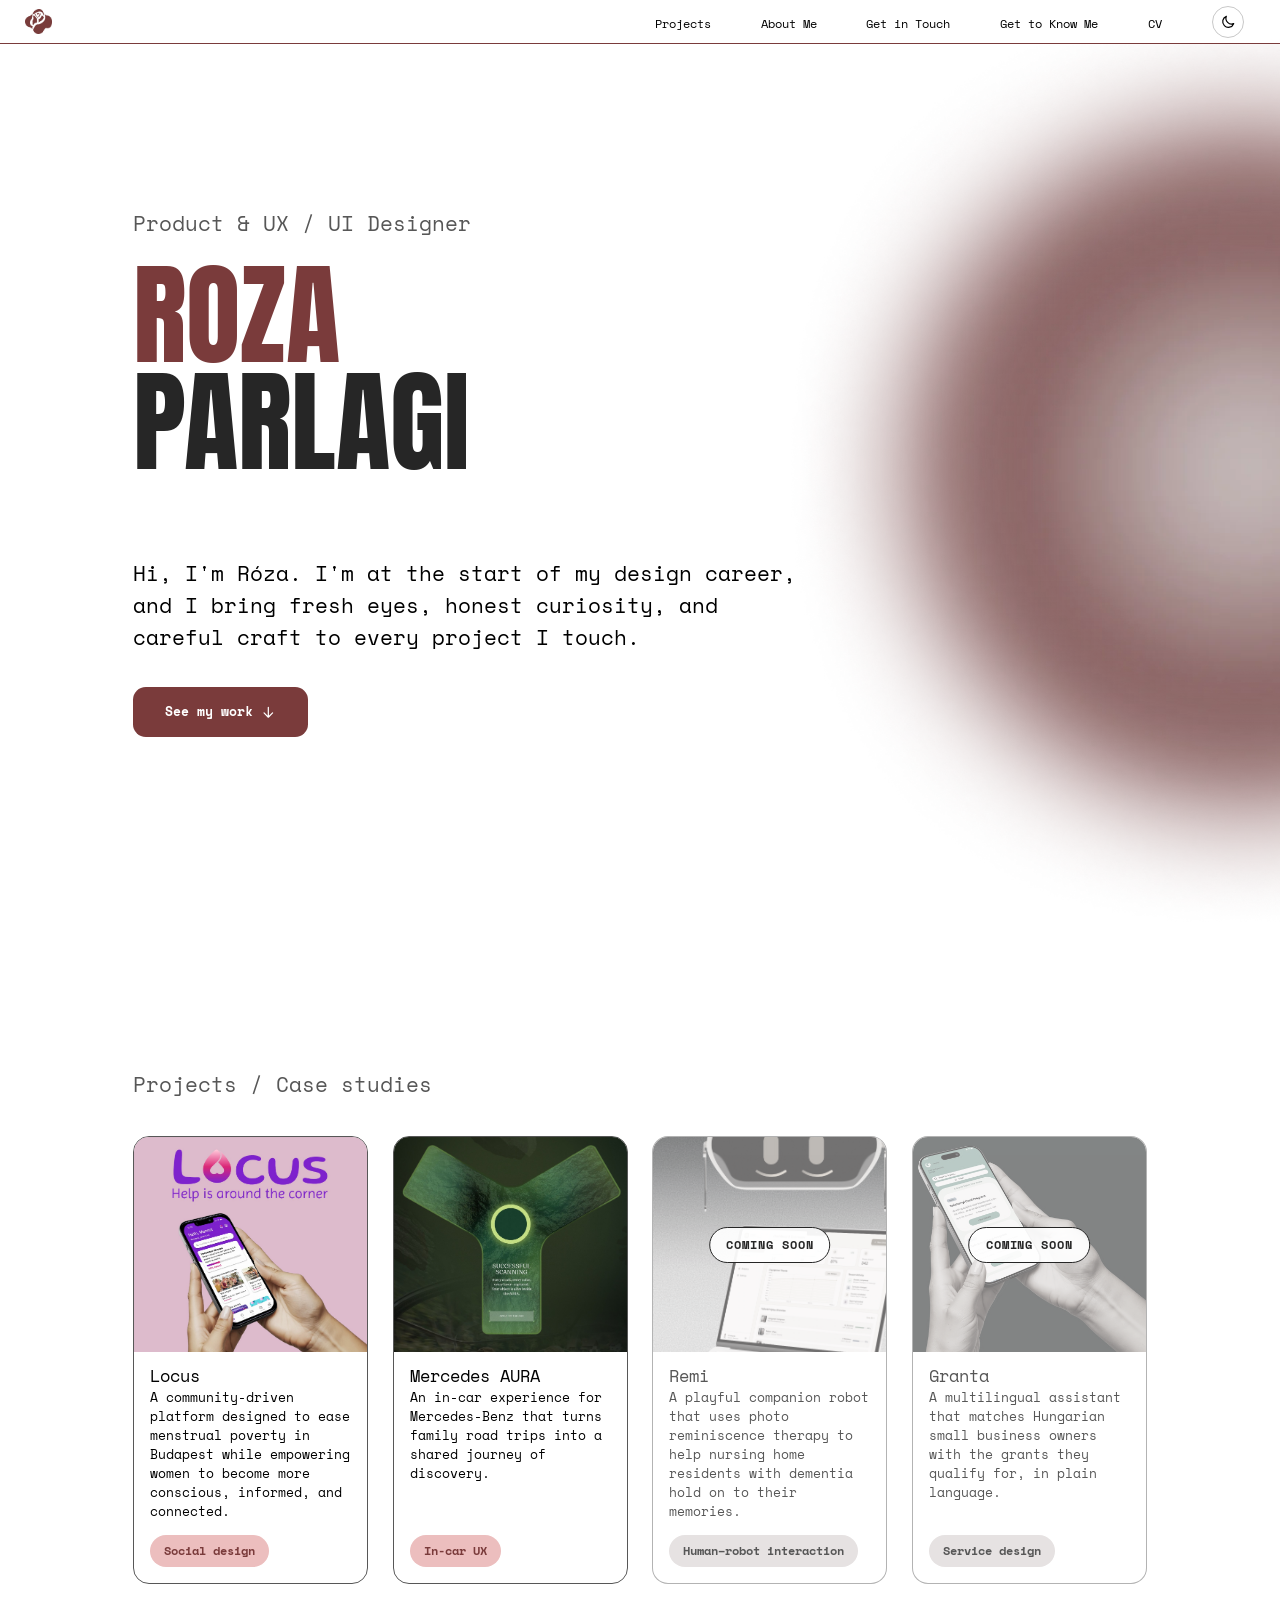
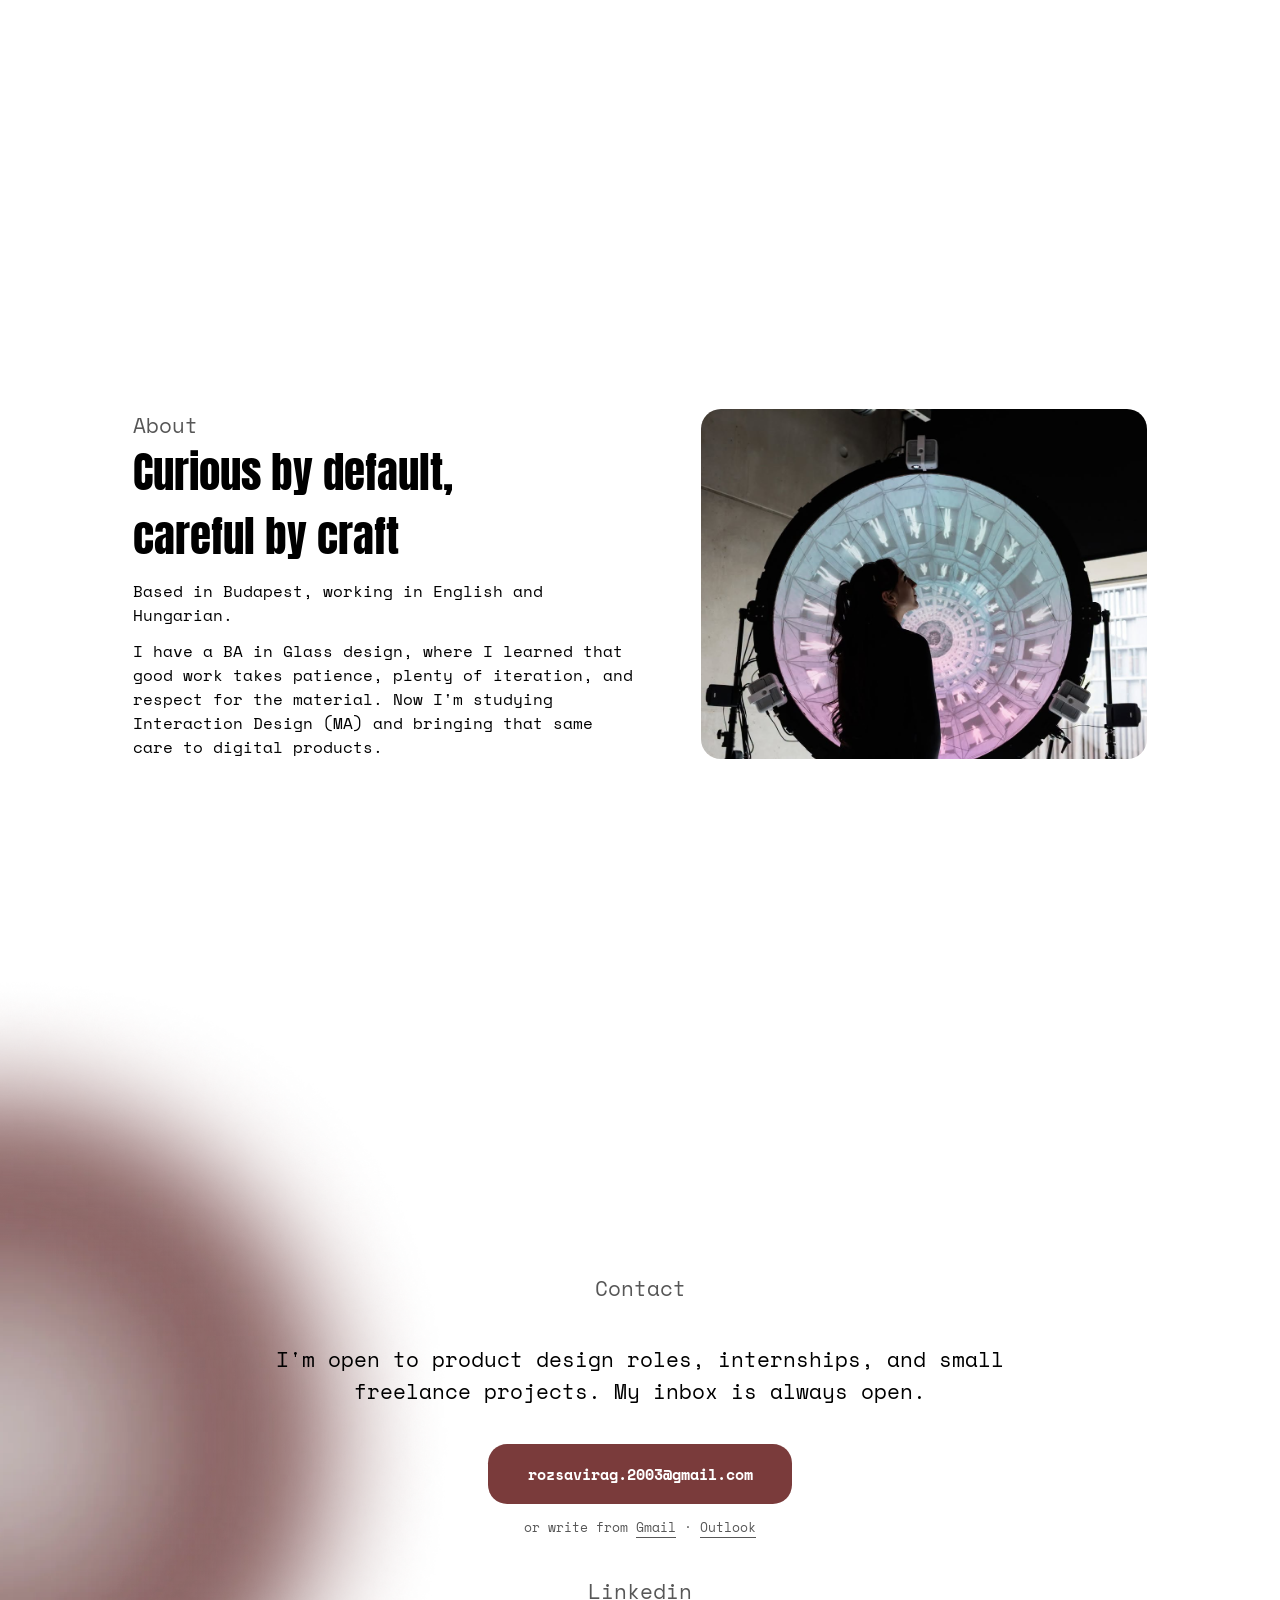
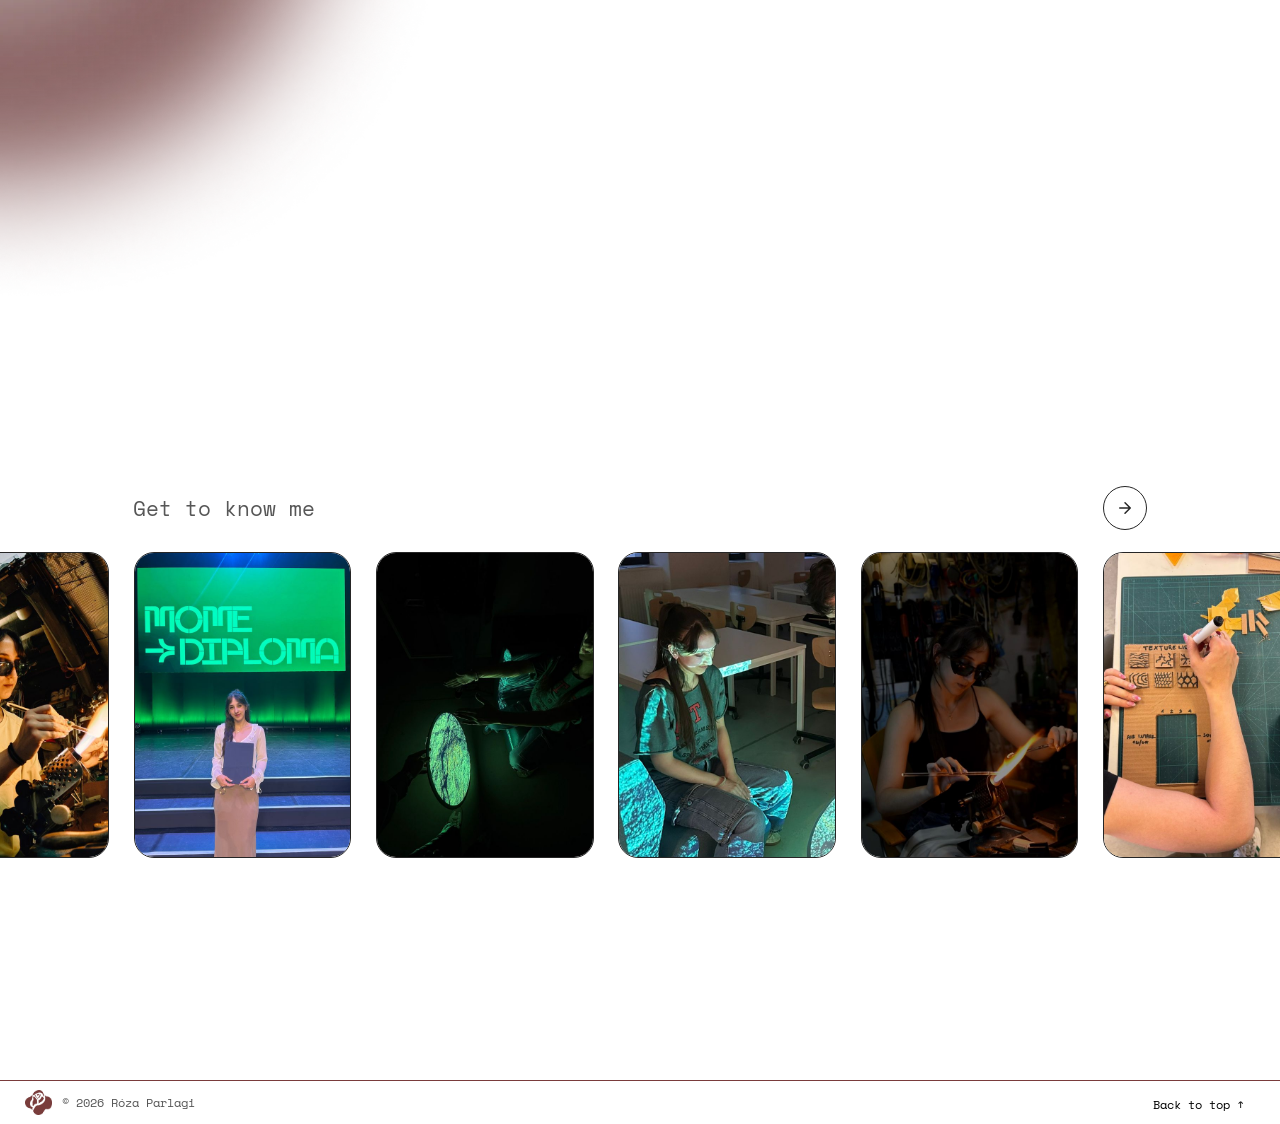
==== index.html @ 7a845415 "Add website" ====
<!DOCTYPE html>
<html lang="en">
<head>
  <meta charset="utf-8">
  <meta name="viewport" content="width=device-width, initial-scale=1">

  <title>Róza Parlagi — Product &amp; UX / UI Designer</title>
  <meta name="description" content="Portfolio of Róza Parlagi, a product and UX / UI designer based in Budapest. Case studies, CV and contact.">
  <meta name="theme-color" content="#7a3b3b">

  <!-- Social preview (replace the URL once you have your domain; add assets/img/og-image.jpg, 1200x630) -->
  <meta property="og:type" content="website">
  <meta property="og:title" content="Róza Parlagi — Product & UX / UI Designer">
  <meta property="og:description" content="Fresh eyes, honest curiosity, and careful craft. Portfolio of a Budapest-based product designer.">
  <meta property="og:url" content="https://parlagiroza.com/">
  <!-- <meta property="og:image" content="https://YOUR-DOMAIN.com/assets/img/og-image.jpg"> -->

  <link rel="icon" type="image/png" href="assets/img/favicon.png">
  <link rel="apple-touch-icon" href="assets/img/apple-touch-icon.png">

  <link rel="preload" href="assets/fonts/anton-latin-400-normal.woff2" as="font" type="font/woff2" crossorigin>
  <link rel="preload" href="assets/fonts/space-mono-latin-400-normal.woff2" as="font" type="font/woff2" crossorigin>
  <link rel="preload" href="assets/fonts/space-mono-latin-700-normal.woff2" as="font" type="font/woff2" crossorigin>
  <link rel="stylesheet" href="css/style.css">

  <script>
    document.documentElement.classList.add('js');
    /* dark mode: use the visitor's saved choice, otherwise their system setting (runs before paint, so no flash) */
    (function () {
      var t = null;
      try { t = localStorage.getItem('theme'); } catch (e) {}
      if (!t && window.matchMedia && matchMedia('(prefers-color-scheme: dark)').matches) t = 'dark';
      if (t === 'dark') document.documentElement.setAttribute('data-theme', 'dark');
    })();
  </script>
</head>

<body id="top">
  <div class="page">

    <!-- Decorative blurred ring, top right -->
    <img class="blob blob--hero" src="assets/img/blob.webp" alt="" width="1400" height="1400" aria-hidden="true">

    <!-- ============ NAV ============ -->
    <header class="nav">
      <a class="nav__logo" href="index.html" aria-label="Róza Parlagi — home">
        <img src="assets/img/logo.png" alt="" width="309" height="280">
      </a>
      <nav aria-label="Main">
        <ul class="nav__links">
          <li><a href="#projects">Projects</a></li>
          <li><a href="#about">About Me</a></li>
          <li><a href="#contact">Get in Touch</a></li>
          <li class="nav__desktop-only"><a href="#gallery">Get to Know Me</a></li>
          <li><a href="Roza_Parlagi_CV.pdf" target="_blank" rel="noopener">CV</a></li>
          <li>
            <button class="theme-toggle" type="button" aria-label="Switch to dark mode" aria-pressed="false">
              <svg class="theme-toggle__moon" viewBox="0 0 24 24" fill="none" stroke="currentColor" stroke-width="1.8" stroke-linecap="round" stroke-linejoin="round" aria-hidden="true"><path d="M20.5 14.5A8.5 8.5 0 0 1 9.5 3.5a8.5 8.5 0 1 0 11 11z"/></svg>
              <svg class="theme-toggle__sun" viewBox="0 0 24 24" fill="none" stroke="currentColor" stroke-width="1.8" stroke-linecap="round" aria-hidden="true"><circle cx="12" cy="12" r="4"/><path d="M12 2v2M12 20v2M4.9 4.9l1.4 1.4M17.7 17.7l1.4 1.4M2 12h2M20 12h2M4.9 19.1l1.4-1.4M17.7 6.3l1.4-1.4"/></svg>
            </button>
          </li>
        </ul>
      </nav>
    </header>

    <main>
      <!-- ============ HERO ============ -->
      <section class="hero" aria-labelledby="hero-title">
        <p class="hero__eyebrow">Product &amp; UX / UI Designer</p>
        <h1 class="hero__title" id="hero-title">
          <span class="hero__first">Roza</span>
          <span class="hero__last">Parlagi</span>
        </h1>
        <p class="hero__intro">
          Hi, I'm Róza. I'm at the start of my design career, and I bring fresh eyes, honest curiosity, and careful craft to every project I touch.
        </p>
        <a class="btn" href="#projects">
          See my work
          <svg viewBox="0 0 24 24" fill="none" stroke="currentColor" stroke-width="2" stroke-linecap="round" stroke-linejoin="round" aria-hidden="true"><path d="M12 4v16M5 13l7 7 7-7"/></svg>
        </a>
      </section>

      <!-- ============ PROJECTS ============ -->
      <section class="projects" id="projects" aria-labelledby="projects-label">
        <div class="projects__head">
          <h2 class="label" id="projects-label">Projects / Case studies</h2>
          <div class="scroller-nav" aria-hidden="true">
            <button type="button" data-scroll="prev" aria-label="Previous project" tabindex="-1">
              <svg viewBox="0 0 24 24" fill="none" stroke="currentColor" stroke-width="2" stroke-linecap="round" stroke-linejoin="round"><path d="M19 12H5M12 5l-7 7 7 7"/></svg>
            </button>
            <button type="button" data-scroll="next" aria-label="Next project" tabindex="-1">
              <svg viewBox="0 0 24 24" fill="none" stroke="currentColor" stroke-width="2" stroke-linecap="round" stroke-linejoin="round"><path d="M5 12h14M12 5l7 7-7 7"/></svg>
            </button>
          </div>
        </div>

        <div class="scroller" data-scroller>
          <!-- CARD 1 — Locus -->
          <a class="card" href="locus.html">
            <div class="card__media">
              <img src="assets/img/locus.jpg" alt="Locus app on a phone held in two hands, with the tagline 'Help is around the corner'" width="1275" height="1182">
            </div>
            <div class="card__body">
              <h3 class="card__title">Locus</h3>
              <p class="card__desc">A community-driven platform designed to ease menstrual poverty in Budapest while empowering women to become more conscious, informed, and connected.</p>
              <span class="tag">Social design</span>
            </div>
          </a>

          <!-- CARD 2 — Mercedes AURA -->
          <a class="card" href="mercedes-aura.html">
            <div class="card__media">
              <img src="assets/img/project-2.jpg" alt="Green Y-shaped scanner interface showing 'Successful scanning'" width="1275" height="1182" loading="lazy">
            </div>
            <div class="card__body">
              <h3 class="card__title">Mercedes AURA</h3>
              <p class="card__desc">An in-car experience for Mercedes-Benz that turns family road trips into a shared journey of discovery.</p>
              <span class="tag">In-car UX</span>
            </div>
          </a>

          <!-- CARD 3 — Remi (coming soon: not clickable yet. To publish it, change the <div ... card--soon> into <a class="card" href="remi.html"> and remove the "Coming soon" badge) -->
          <div class="card card--soon" aria-disabled="true">
            <div class="card__media">
              <img src="assets/img/project-3.jpg" alt="Remi, a friendly robot face, above a laptop showing the Remi therapy dashboard" width="1047" height="1182" loading="lazy">
              <span class="card__badge">Coming soon</span>
            </div>
            <div class="card__body">
              <h3 class="card__title">Remi</h3>
              <p class="card__desc">A playful companion robot that uses photo reminiscence therapy to help nursing home residents with dementia hold on to their memories.</p>
              <span class="tag">Human–robot interaction</span>
            </div>
          </div>

          <!-- CARD 4 — Granta (coming soon) -->
          <div class="card card--soon" aria-disabled="true">
            <div class="card__media">
              <img src="assets/img/cards/granta.jpg" alt="Hands holding a phone with the Granta app showing matching grants" width="1275" height="1182" loading="lazy">
              <span class="card__badge">Coming soon</span>
            </div>
            <div class="card__body">
              <h3 class="card__title">Granta</h3>
              <p class="card__desc">A multilingual assistant that matches Hungarian small business owners with the grants they qualify for, in plain language.</p>
              <span class="tag">Service design</span>
            </div>
          </div>
        </div>
      </section>

      <!-- ============ ABOUT ============ -->
      <section class="about" id="about" aria-labelledby="about-title" data-reveal>
        <div class="about__row">
        <div class="about__main">
        <p class="label">About</p>
        <h2 class="about__title" id="about-title">Curious by default,<br>careful by craft</h2>
        <div class="about__text">
          <!-- ✏️ EDIT: this is draft copy — rewrite it in your own words -->
          <p>Based in Budapest, working in English and Hungarian.</p>
          <p>I have a BA in Glass design, where I learned that good work takes patience, plenty of iteration, and respect for the material. Now I'm studying Interaction Design (MA) and bringing that same care to digital products.</p>
        </div>
        </div>
        <figure class="about__photo">
          <img src="assets/img/roza%20about.jpeg" alt="Me looking up at a large circular light installation" width="1600" height="1067" loading="lazy">
        </figure>
        </div>
      </section>

      <!-- ============ CONTACT ============ -->
      <section class="contact" id="contact" aria-labelledby="contact-label">
        <img class="blob blob--contact" src="assets/img/blob.webp" alt="" width="1400" height="1400" aria-hidden="true" loading="lazy">
        <div class="contact__inner" data-reveal>
          <h2 class="label" id="contact-label">Contact</h2>
          <p class="contact__text">I'm open to product design roles, internships, and small freelance projects. My inbox is always open.</p>
          <!-- The button opens the visitor's own mail app with a subject already filled in.
               The small links below open a new draft in Gmail or Outlook in the browser. -->
          <a class="btn" href="mailto:rozsavirag.2003@gmail.com?subject=Hello%20R%C3%B3za">rozsavirag.2003@gmail.com</a>
          <p class="contact__webmail">or write from
            <a href="https://mail.google.com/mail/?view=cm&amp;fs=1&amp;to=rozsavirag.2003@gmail.com&amp;su=Hello%20R%C3%B3za" target="_blank" rel="noopener">Gmail</a> ·
            <a href="https://outlook.live.com/mail/0/deeplink/compose?to=rozsavirag.2003@gmail.com&amp;subject=Hello%20R%C3%B3za" target="_blank" rel="noopener">Outlook</a>
          </p>
          <!-- ✏️ EDIT: paste your real LinkedIn address -->
          <a class="contact__linkedin" href="https://www.linkedin.com/in/parlagi-róza" target="_blank" rel="noopener">Linkedin</a>
        </div>
      </section>

      <!-- ============ GET TO KNOW ME ============ -->
      <section class="gallery" id="gallery" aria-labelledby="gallery-title" data-reveal>
        <div class="gallery__head">
          <h2 class="gallery__title" id="gallery-title">Get to know me</h2>
          <div class="scroller-nav gallery__nav">
            <button type="button" data-gallery="prev" aria-label="Previous photo" class="is-hidden">
              <svg viewBox="0 0 24 24" fill="none" stroke="currentColor" stroke-width="2" stroke-linecap="round" stroke-linejoin="round" aria-hidden="true"><path d="M19 12H5M12 5l-7 7 7 7"/></svg>
            </button>
            <button type="button" data-gallery="next" aria-label="Next photo">
              <svg viewBox="0 0 24 24" fill="none" stroke="currentColor" stroke-width="2" stroke-linecap="round" stroke-linejoin="round" aria-hidden="true"><path d="M5 12h14M12 5l7 7-7 7"/></svg>
            </button>
          </div>
        </div>
        <div class="scroller" data-scroller data-loop>
          <!-- Photos live in assets/img/gallery/. The alt text is only read by screen readers (not shown on the page).
               ✏️ EDIT: the <figcaption> text is what appears on the photo when you hover over it. -->
          <figure class="frame"><img src="assets/img/gallery/photo-01.jpg" alt="Me standing on stage at the MOME Diploma event, holding a folder" width="610" height="860" loading="lazy"><figcaption>On stage at the MOME Diploma event.</figcaption></figure>
          <figure class="frame"><img src="assets/img/gallery/photo-02.jpg" alt="A glowing green textured disc in a dark room" width="610" height="860" loading="lazy"><figcaption>A glowing textured disc from one of my light experiments.</figcaption></figure>
          <figure class="frame"><img src="assets/img/gallery/photo-03.jpg" alt="Me sitting next to a glowing textured light installation while a classmate adjusts it" width="610" height="860" loading="lazy"><figcaption>Setting up a textured light installation with a classmate.</figcaption></figure>
          <figure class="frame"><img src="assets/img/gallery/photo-04.jpg" alt="Me working at a glass-blowing torch, wearing protective glasses" width="610" height="860" loading="lazy"><figcaption>At the glass-blowing torch, where it all started.</figcaption></figure>
          <figure class="frame"><img src="assets/img/gallery/photo-05.jpg" alt="Sketching on a cardboard mock-up with texture patterns and an on/off switch" width="610" height="860" loading="lazy"><figcaption>Sketching textures and switches on a cardboard mock-up.</figcaption></figure>
          <figure class="frame"><img src="assets/img/gallery/photo-06.jpg" alt="Me and two others building with coloured blocks from a yellow box at an EPAM event" width="610" height="860" loading="lazy"><figcaption>Building with blocks at an EPAM event.</figcaption></figure>
          <figure class="frame"><img src="assets/img/gallery/photo-07.jpg" alt="Me with two teammates in front of the Mercedes-Benz Research &amp; Development building" width="610" height="860" loading="lazy"><figcaption>With my team at Mercedes-Benz Research &amp; Development.</figcaption></figure>
          <figure class="frame"><img src="assets/img/gallery/photo-08.jpg" alt="Me painting a material sample on a light table, wearing gloves" width="610" height="860" loading="lazy"><figcaption>Painting material samples on a light table.</figcaption></figure>
          <figure class="frame"><img src="assets/img/gallery/photo-09.jpg" alt="Me and a classmate cutting a pink three-winged shape out of foam" width="610" height="860" loading="lazy"><figcaption>Cutting a foam prototype with a classmate.</figcaption></figure>
          <figure class="frame"><img src="assets/img/gallery/photo-10.jpg" alt="Me shaping hot glass with tongs in a glass workshop" width="610" height="860" loading="lazy"><figcaption>Shaping hot glass in the workshop.</figcaption></figure>
          <figure class="frame"><img src="assets/img/gallery/photo-11.jpg" alt="Me and a teammate on stage presenting Mercedes AURA: The Journey of Discovery" width="610" height="860" loading="lazy"><figcaption>Presenting Mercedes AURA: The Journey of Discovery.</figcaption></figure>
          <figure class="frame"><img src="assets/img/gallery/photo-12.jpg" alt="Me cutting small black pieces of material at a desk" width="610" height="860" loading="lazy"><figcaption>Cutting material pieces for a prototype.</figcaption></figure>
          <figure class="frame"><img src="assets/img/gallery/photo-13.jpg" alt="Me working with a torch flame in a glass studio, wearing tinted glasses" width="610" height="860" loading="lazy"><figcaption>Working with the flame in the glass studio.</figcaption></figure>
        </div>
      </section>
    </main>
        <!-- ============ FOOTER ============ -->
    <footer class="footer">
      <div class="footer__brand">
        <img src="assets/img/logo.png" alt="" width="309" height="280">
        <p>&copy; 2026 Róza Parlagi</p>
      </div>
      <ul class="footer__links">
        
        <li><a href="#" aria-label="Back to top">Back to top &uarr;</a></li>
      </ul>
    </footer>

  </div>

  <script src="js/main.js" defer></script>
</body>
</html>
---- css/style.css ----
/* ==========================================================================
   Róza Parlagi — portfolio
   Designed at 1440px wide; everything scales fluidly down to phones.
   Sections:  1 Tokens · 2 Base · 3 Nav · 4 Hero · 5 Projects · 6 About
              7 Contact · 8 Gallery · 9 Case-study pages · 10 Motion
   ========================================================================== */

/* ---------- Fonts (self-hosted, latin + latin-ext so ő / ű work) ---------- */
@font-face {
  font-family: "Anton";
  font-style: normal;
  font-weight: 400;
  font-display: swap;
  src: url("../assets/fonts/anton-latin-ext-400-normal.woff2") format("woff2");
  unicode-range: U+0100-02BA, U+02BD-02C5, U+02C7-02CC, U+02CE-02D7, U+02DD-02FF, U+0304, U+0308, U+0329, U+1D00-1DBF, U+1E00-1E9F, U+1EF2-1EFF, U+2020, U+20A0-20AB, U+20AD-20C0, U+2113, U+2C60-2C7F, U+A720-A7FF;
}
@font-face {
  font-family: "Anton";
  font-style: normal;
  font-weight: 400;
  font-display: swap;
  src: url("../assets/fonts/anton-latin-400-normal.woff2") format("woff2");
  unicode-range: U+0000-00FF, U+0131, U+0152-0153, U+02BB-02BC, U+02C6, U+02DA, U+02DC, U+0304, U+0308, U+0329, U+2000-206F, U+20AC, U+2122, U+2191, U+2193, U+2212, U+2215, U+FEFF, U+FFFD;
}

@font-face {
  font-family: "Space Mono";
  font-style: normal;
  font-weight: 400;
  font-display: swap;
  src: url("../assets/fonts/space-mono-latin-ext-400-normal.woff2") format("woff2");
  unicode-range: U+0100-02BA, U+02BD-02C5, U+02C7-02CC, U+02CE-02D7, U+02DD-02FF, U+0304, U+0308, U+0329, U+1D00-1DBF, U+1E00-1E9F, U+1EF2-1EFF, U+2020, U+20A0-20AB, U+20AD-20C0, U+2113, U+2C60-2C7F, U+A720-A7FF;
}
@font-face {
  font-family: "Space Mono";
  font-style: normal;
  font-weight: 400;
  font-display: swap;
  src: url("../assets/fonts/space-mono-latin-400-normal.woff2") format("woff2");
  unicode-range: U+0000-00FF, U+0131, U+0152-0153, U+02BB-02BC, U+02C6, U+02DA, U+02DC, U+0304, U+0308, U+0329, U+2000-206F, U+20AC, U+2122, U+2191, U+2193, U+2212, U+2215, U+FEFF, U+FFFD;
}
@font-face {
  font-family: "Space Mono";
  font-style: normal;
  font-weight: 700;
  font-display: swap;
  src: url("../assets/fonts/space-mono-latin-ext-700-normal.woff2") format("woff2");
  unicode-range: U+0100-02BA, U+02BD-02C5, U+02C7-02CC, U+02CE-02D7, U+02DD-02FF, U+0304, U+0308, U+0329, U+1D00-1DBF, U+1E00-1E9F, U+1EF2-1EFF, U+2020, U+20A0-20AB, U+20AD-20C0, U+2113, U+2C60-2C7F, U+A720-A7FF;
}
@font-face {
  font-family: "Space Mono";
  font-style: normal;
  font-weight: 700;
  font-display: swap;
  src: url("../assets/fonts/space-mono-latin-700-normal.woff2") format("woff2");
  unicode-range: U+0000-00FF, U+0131, U+0152-0153, U+02BB-02BC, U+02C6, U+02DA, U+02DC, U+0304, U+0308, U+0329, U+2000-206F, U+20AC, U+2122, U+2191, U+2193, U+2212, U+2215, U+FEFF, U+FFFD;
}

@font-face {
  font-family: "Inter";
  font-style: normal;
  font-weight: 400;
  font-display: swap;
  src: url("../assets/fonts/inter-latin-ext-400-normal.woff2") format("woff2");
  unicode-range: U+0100-02BA, U+02BD-02C5, U+02C7-02CC, U+02CE-02D7, U+02DD-02FF, U+0304, U+0308, U+0329, U+1D00-1DBF, U+1E00-1E9F, U+1EF2-1EFF, U+2020, U+20A0-20AB, U+20AD-20C0, U+2113, U+2C60-2C7F, U+A720-A7FF;
}
@font-face {
  font-family: "Inter";
  font-style: normal;
  font-weight: 400;
  font-display: swap;
  src: url("../assets/fonts/inter-latin-400-normal.woff2") format("woff2");
  unicode-range: U+0000-00FF, U+0131, U+0152-0153, U+02BB-02BC, U+02C6, U+02DA, U+02DC, U+0304, U+0308, U+0329, U+2000-206F, U+20AC, U+2122, U+2191, U+2193, U+2212, U+2215, U+FEFF, U+FFFD;
}

/* ---------- 1. Tokens ---------- */
:root {
  --burgundy: #7a3b3b;
  --burgundy-dark: #642f2f;
  --ink: #262626;
  --black: #000;
  --muted: #575757;
  --pill: #ecbebe;
  --frame: #f8f5f5;
  --white: #fff;

  --font-display: "Anton", "Impact", sans-serif;
  --font-mono: "Space Mono", ui-monospace, "SFMono-Regular", Menlo, monospace;
  --font-sans: "Inter", system-ui, -apple-system, "Segoe UI", sans-serif;

  /* horizontal page margin: 150px at 1440, shrinks to 20px on phones */
  --px: clamp(20px, 10.4vw, 150px);

  /* type scale (values are the 1440px design sizes) */
  --fs-body: clamp(16px, 1.67vw, 24px);      /* 24px */
  --fs-small: 16px;
  --fs-label: clamp(16px, 1.67vw, 24px);     /* 24px section labels */
  --fs-hero: clamp(84px, 8.75vw, 126px);     /* ROZA PARLAGI */
  --fs-h2: clamp(36px, 3.33vw, 48px);        /* Curious by default */
  --fs-btn: clamp(15px, 1.39vw, 20px);       /* 20px */

  --nav-h: clamp(44px, 3.33vw, 48px);
  --radius-card: 20px;
  --radius-btn: clamp(14px, 1.5vw, 22px);

  --blob: clamp(520px, 72.9vw, 1050px);      /* size of the blurred rings */
}

/* ---------- 2. Base ---------- */
*,
*::before,
*::after { box-sizing: border-box; }

html {
  -webkit-text-size-adjust: 100%;
  scroll-padding-top: var(--nav-h);
}
@media (prefers-reduced-motion: no-preference) {
  html { scroll-behavior: smooth; }
}

body {
  margin: 0;
  background: var(--white);
  color: var(--black);
  font-family: var(--font-mono);
  font-size: var(--fs-small);
  line-height: 1.5;
}

img { display: block; max-width: 100%; }
a { color: inherit; }
h1, h2, h3, p, figure, dl, dd { margin: 0; }

:focus-visible {
  outline: 3px solid var(--burgundy);
  outline-offset: 4px;
  border-radius: 6px;
}

.visually-hidden {
  position: absolute !important;
  width: 1px; height: 1px;
  margin: -1px; padding: 0;
  overflow: hidden;
  clip: rect(0 0 0 0);
  white-space: nowrap;
  border: 0;
}

.page { position: relative; overflow-x: clip; }   /* rings bleed off-canvas; clip (not hidden) keeps the nav sticky */

/* the blurred burgundy rings */
.blob {
  position: absolute;
  width: var(--blob);
  height: var(--blob);
  max-width: none;
  pointer-events: none;
  user-select: none;
  z-index: 0;
}
.blob--hero {
  top: 0;
  right: calc(var(--blob) * -0.4667);
}
.blob--contact {
  top: calc(var(--blob) * -0.2333);
  left: calc(var(--blob) * -0.5114);
}

.label {
  font-size: var(--fs-label);
  line-height: 1.5;
  color: var(--muted);
  font-weight: 400;
}

/* burgundy button (hero + contact) */
.btn {
  display: inline-flex;
  align-items: center;
  justify-content: center;
  gap: 0.6em;
  height: clamp(60px, 6.25vw, 90px);
  padding: 0 clamp(30px, 4.17vw, 60px);
  background: var(--burgundy);
  color: var(--white);
  font-family: var(--font-mono);
  font-weight: 700;
  font-size: var(--fs-btn);
  text-decoration: none;
  border-radius: var(--radius-btn);
  transition: background-color .2s ease, transform .2s ease, box-shadow .2s ease;
}
.btn:hover { background: var(--burgundy-dark); transform: translateY(-2px); box-shadow: 0 10px 24px -10px rgba(122, 59, 59, .55); }
.btn:active { transform: translateY(0); }
.btn svg { width: 1.1em; height: 1.1em; flex: none; transition: transform .2s ease; }
.btn:hover svg { transform: translateY(2px); }

/* ---------- 3. Nav ---------- */
.nav {
  position: sticky;
  top: 0;
  z-index: 20;
  display: flex;
  align-items: center;
  justify-content: space-between;
  height: var(--nav-h);
  padding: 0 clamp(16px, 2.8vw, 40px) 0 clamp(16px, 1.94vw, 28px);
  background: rgba(255, 255, 255, .88);
  -webkit-backdrop-filter: blur(10px);
  backdrop-filter: blur(10px);
  border-bottom: 1px solid var(--burgundy);
}
.nav__logo { display: block; line-height: 0; border-radius: 8px; }
.nav__logo img { width: clamp(26px, 2.1vw, 30px); height: auto; transition: transform .3s ease; }
.nav__logo:hover img { transform: rotate(-8deg) scale(1.05); }

.nav__links {
  display: flex;
  align-items: center;
  gap: clamp(14px, 3.9vw, 56px);
  margin: 0;
  padding: 0;
  list-style: none;
}
.nav__links a {
  position: relative;
  font-size: clamp(12px, .97vw, 14px);
  line-height: 1.5;
  color: var(--black);
  text-decoration: none;
  white-space: nowrap;
  padding: 3px 0;
}
.nav__links a::after {
  content: "";
  position: absolute;
  left: 0; right: 0; bottom: 0;
  height: 1px;
  background: var(--burgundy);
  transform: scaleX(0);
  transform-origin: left;
  transition: transform .25s ease;
}
.nav__links a:hover::after,
.nav__links a[aria-current="page"]::after { transform: scaleX(1); }

@media (max-width: 720px) {
  .nav__links { gap: 14px; }
  .nav__links a { font-size: 12px; }
}
@media (max-width: 380px) {
  .nav__links { gap: 10px; }
  .nav__links a { font-size: 11px; }
}

/* ---------- 4. Hero ---------- */
.hero {
  position: relative;
  z-index: 1;
  padding: clamp(40px, 5.14vw, 74px) var(--px) 0;
}
.hero__eyebrow {
  font-size: var(--fs-label);
  line-height: 1.5;
  color: var(--muted);
}
.hero__title {
  margin-top: clamp(6px, 1.8vw, 26px);
  font-family: var(--font-display);
  font-weight: 400;
  font-size: var(--fs-hero);
  line-height: .95;
  text-transform: uppercase;
  letter-spacing: 0;
  color: var(--ink);
}
.hero__title span { display: block; }
.hero__title .hero__first { color: var(--burgundy); }

.hero__intro {
  max-width: 52ch;
  margin-top: clamp(36px, 6.4vw, 92px);
  font-size: var(--fs-body);
  line-height: 1.5;
}
.hero .btn { margin-top: clamp(24px, 2.64vw, 38px); }

/* ---------- 5. Projects ---------- */
.projects {
  position: relative;
  z-index: 1;
  margin-top: clamp(80px, 10.9vw, 157px);
}
.projects__head {
  position: relative;
  display: flex;
  align-items: center;
  justify-content: space-between;
  gap: 16px;
  padding: 0 var(--px);
  margin-bottom: clamp(14px, 2.5vw, 36px);
}
.scroller-nav { position: absolute; right: var(--px); top: 50%; transform: translateY(-50%); display: flex; gap: 10px; }
.scroller-nav button {
  width: 44px; height: 44px;
  display: grid; place-items: center;
  padding: 0;
  background: var(--white);
  color: var(--ink);
  border: 1px solid var(--ink);
  border-radius: 50%;
  cursor: pointer;
  transition: background-color .2s, color .2s, opacity .2s, border-color .2s;
}
.scroller-nav button:hover:not(:disabled) { background: var(--burgundy); border-color: var(--burgundy); color: var(--white); }
.scroller-nav button:disabled { opacity: .3; cursor: default; }
.scroller-nav svg { width: 18px; height: 18px; }
@media (hover: none) { .scroller-nav { display: none; } }   /* touch devices just swipe */

/* horizontal rows (project cards + photos) run to the right edge of the window */
.scroller {
  display: flex;
  gap: clamp(14px, 1.94vw, 28px);
  padding: 4px var(--px) 24px;   /* room for hover lift + shadow */
  margin-bottom: -20px;
  overflow-x: auto;
  overscroll-behavior-x: contain;
  scroll-snap-type: x proximity;
  scroll-padding-inline: var(--px);
  scrollbar-width: none;
  -ms-overflow-style: none;
}
.scroller::-webkit-scrollbar { display: none; }
.scroller.is-dragging { cursor: grabbing; scroll-snap-type: none; user-select: none; }
.scroller.is-dragging a { pointer-events: none; }

.card {
  flex: 0 0 clamp(230px, 22.2vw, 320px);
  display: flex;
  flex-direction: column;
  background: var(--white);
  border: 1px solid var(--muted);
  border-radius: 16px;
  overflow: hidden;
  color: inherit;
  text-decoration: none;
  scroll-snap-align: start;
  transition: transform .3s ease, box-shadow .3s ease, border-color .3s ease;
}
.card:hover {
  transform: translateY(-6px);
  border-color: var(--burgundy);
  box-shadow: 0 22px 40px -22px rgba(122, 59, 59, .45);
}
.card__media { aspect-ratio: 425 / 394; overflow: hidden; background: var(--frame); }
.card__media img {
  width: 100%; height: 100%;
  object-fit: cover;
  -webkit-user-drag: none;
  transition: transform .6s ease;
}
.card:hover .card__media img { transform: scale(1.04); }
.card__body {
  flex: 1;
  display: flex;
  flex-direction: column;
  align-items: flex-start;
  padding: 14px 18px 18px;
}
.card__title { font-size: 18px; font-weight: 400; line-height: 24px; }
.card__desc  { margin-bottom: 18px; font-size: 13px; line-height: 20px; }
.tag {
  display: inline-block;
  margin: auto 0 0 0;         /* pushes the tag to the bottom so all cards line up */
  padding: 8px 18px;
  background: var(--pill);
  color: var(--burgundy);
  font-size: 12px;
  font-weight: 700;
  line-height: 20px;
  border-radius: 999px;
}

/* ---------- 6. About ---------- */
.about {
  position: relative;
  z-index: 1;
  padding: 0 var(--px);
  margin-top: clamp(96px, 19.9vw, 287px);
}
.about__title {
  font-family: var(--font-display);
  font-weight: 400;
  font-size: var(--fs-h2);
  line-height: 1.5;
  color: var(--black);
}
.about__text { max-width: 36.5em; margin-top: 10px; font-size: var(--fs-small); line-height: 24px; }
.about__text p + p { margin-top: 12px; }

/* ---------- 7. Contact ---------- */
.contact {
  position: relative;          /* no z-index: lets the ring sit behind About/Gallery text */
  margin-top: clamp(80px, 12vw, 172px);
  padding: 0 var(--px);
  text-align: center;
}
.contact .label { display: block; }
.contact__text {
  max-width: 58ch;
  margin: clamp(20px, 3vw, 43px) auto 0;
  font-size: var(--fs-body);
  line-height: 1.5;
}
.contact .btn { margin-top: clamp(24px, 2.9vw, 42px); max-width: 100%; font-size: clamp(13px, 1.39vw, 20px); }
.contact__linkedin {
  display: inline-block;
  margin-top: clamp(20px, 2.9vw, 42px);
  font-size: var(--fs-label);
  color: var(--muted);
  text-decoration: none;
  border-bottom: 1px solid transparent;
  transition: color .2s, border-color .2s;
}
.contact__linkedin:hover { color: var(--burgundy); border-color: var(--burgundy); }
.contact__inner { position: relative; z-index: 1; }

/* ---------- 8. Gallery ---------- */
.gallery {
  position: relative;
  z-index: 1;
  margin-top: clamp(80px, 15vw, 218px);
  padding-bottom: clamp(48px, 6.6vw, 95px);
}
.gallery__title {
  padding: 0 var(--px);
  margin-bottom: clamp(12px, 1.4vw, 20px);
  font-family: var(--font-sans);
  font-size: clamp(22px, 2.22vw, 32px);
  font-weight: 400;
  line-height: 1.4;
  color: var(--black);
}
.frame {
  flex: 0 0 clamp(200px, 21.2vw, 305px);
  aspect-ratio: 305 / 430;
  overflow: hidden;
  background: var(--frame);
  border: 1px solid var(--ink);
  border-radius: 24px;
  scroll-snap-align: start;
}
.frame img { width: 100%; height: 100%; object-fit: cover; -webkit-user-drag: none; }

/* ---------- 9. Case-study pages ---------- */
.cs { position: relative; z-index: 1; padding: clamp(32px, 4.5vw, 64px) var(--px) clamp(64px, 8vw, 120px); }
.cs__back {
  display: inline-flex; align-items: center; gap: 10px;
  font-size: var(--fs-small);
  color: var(--muted);
  text-decoration: none;
  transition: color .2s;
}
.cs__back:hover { color: var(--burgundy); }
.cs__back svg { width: 18px; height: 18px; transition: transform .2s; }
.cs__back:hover svg { transform: translateX(-3px); }
.cs__eyebrow { margin-top: clamp(32px, 4vw, 56px); font-size: var(--fs-label); color: var(--muted); }
.cs__title {
  margin-top: 4px;
  font-family: var(--font-display);
  font-weight: 400;
  font-size: clamp(64px, 8.75vw, 126px);
  line-height: .95;
  text-transform: uppercase;
  color: var(--burgundy);
}
.cs__lead { max-width: 34em; margin-top: clamp(24px, 3vw, 44px); font-size: var(--fs-body); line-height: 1.5; }
.cs__meta {
  display: grid;
  grid-template-columns: repeat(auto-fit, minmax(160px, 1fr));
  gap: 24px;
  margin-top: clamp(32px, 4vw, 56px);
  padding: 24px 0;
  border-top: 1px solid var(--muted);
  border-bottom: 1px solid var(--muted);
}
.cs__meta dt { font-size: 14px; color: var(--muted); }
.cs__meta dd { margin-top: 4px; font-size: var(--fs-small); }
.cs__hero {
  margin-top: clamp(32px, 4vw, 56px);
  overflow: hidden;
  border: 1px solid var(--muted);
  border-radius: var(--radius-card);
  background: var(--frame);
}
.cs__hero img { width: 100%; height: auto; }
.cs__section {
  display: grid;
  grid-template-columns: minmax(0, 1fr) minmax(0, 2fr);
  gap: clamp(16px, 4vw, 64px);
  margin-top: clamp(56px, 7vw, 104px);
}
.cs__section h2 {
  font-family: var(--font-display);
  font-weight: 400;
  font-size: var(--fs-h2);
  line-height: 1.2;
}
.cs__section p { max-width: 40em; line-height: 1.6; }
.cs__section p + p { margin-top: 14px; }
.cs__placeholder { color: var(--muted); }
.cs__next {
  display: flex; align-items: center; justify-content: space-between; gap: 16px;
  margin-top: clamp(64px, 8vw, 120px);
  padding-top: 24px;
  border-top: 1px solid var(--muted);
}
.cs__next a { font-size: var(--fs-label); text-decoration: none; }
.cs__next a:hover { color: var(--burgundy); }
@media (max-width: 720px) {
  .cs__section { grid-template-columns: 1fr; }
}

/* ---------- Phones: keep the rings decorative, not in the way of the text ---------- */
@media (max-width: 720px) {
  :root { --blob: 460px; --fs-label: 15px; --fs-body: 17px; }
  .blob { opacity: .75; }
  .blob--hero { top: 70px; right: -290px; }
  .blob--contact { top: -60px; left: -300px; }
  .scroller-nav { display: none; }
  .card { flex-basis: min(68vw, 250px); }
  .frame { flex-basis: min(58vw, 240px); }
  .about__title { line-height: 1.3; }
}

/* ---------- 10. Motion ---------- */
@media (prefers-reduced-motion: no-preference) {
  .blob { animation: drift 22s ease-in-out infinite alternate; }
  .blob--contact { animation-duration: 28s; animation-direction: alternate-reverse; }
  @keyframes drift {
    from { transform: translate3d(0, 0, 0) scale(1); }
    to   { transform: translate3d(-18px, 22px, 0) scale(1.04); }
  }

  /* scroll-reveal (only if JS is running, so the page never hides without it) */
  .js [data-reveal] {
    opacity: 0;
    transform: translateY(24px);
    transition: opacity .8s cubic-bezier(.2, .7, .2, 1), transform .8s cubic-bezier(.2, .7, .2, 1);
    transition-delay: var(--d, 0s);
  }
  .js [data-reveal].is-visible { opacity: 1; transform: none; }

  /* hero title lands on load */
  .hero__title span { animation: rise .9s cubic-bezier(.2, .7, .2, 1) both; }
  .hero__title .hero__last { animation-delay: .12s; }
  @keyframes rise { from { opacity: 0; transform: translateY(28px); } to { opacity: 1; transform: none; } }
}

/* ---------- 11. Footer (same height and padding as the nav) ---------- */
.footer {
  position: relative;
  z-index: 1;
  display: flex;
  align-items: center;
  justify-content: space-between;
  gap: 16px;
  height: var(--nav-h);
  padding: 0 clamp(16px, 2.8vw, 40px) 0 clamp(16px, 1.94vw, 28px);
  background: rgba(255, 255, 255, .92);
  border-top: 1px solid var(--burgundy);
}
.footer__brand {
  display: flex;
  align-items: center;
  gap: 10px;
  font-size: clamp(12px, .97vw, 14px);
  line-height: 1.5;
  color: var(--muted);
}
.footer__brand img { width: clamp(26px, 2.1vw, 30px); height: auto; flex: none; }
.footer__links {
  display: flex;
  align-items: center;
  gap: clamp(14px, 3.9vw, 56px);
  margin: 0;
  padding: 0;
  list-style: none;
}
.footer__links a {
  font-size: clamp(12px, .97vw, 14px);
  line-height: 1.5;
  color: var(--black);
  text-decoration: none;
  white-space: nowrap;
  border-bottom: 1px solid transparent;
  transition: color .2s, border-color .2s;
}
.footer__links a:hover { color: var(--burgundy); border-color: var(--burgundy); }

/* phones: the header already has the links, so the footer keeps just © and "Back to top" */
@media (max-width: 720px) {
  .footer__links li:not(:last-child) { display: none; }
  .footer__links a, .footer__brand { font-size: 12px; }
}

/* ---------- 12. Full-screen sections that snap into place ---------- */
.hero,
.projects,
.about,
.contact,
.gallery {
  display: flex;
  flex-direction: column;
  justify-content: center;
  margin-top: 0;
  padding-top: 24px;
  padding-bottom: 24px;
  min-height: calc(100vh - var(--nav-h));
  min-height: calc(100svh - var(--nav-h));
}
.hero { align-items: flex-start; }
.about,
.contact { padding-left: var(--px); padding-right: var(--px); }
.gallery {
  /* the footer is the same height as the nav, so this section + footer fill one screen */
  min-height: calc(100vh - var(--nav-h) * 2);
  min-height: calc(100svh - var(--nav-h) * 2);
}
.blob--contact { top: calc(50% - var(--blob) / 2); }

/* Only snap when the window is tall enough for each section to fit;
   on short windows (phones held sideways) the page scrolls normally. */
@media (min-height: 700px) {
  html { scroll-snap-type: y mandatory; }
  .hero,
  .projects,
  .about,
  .contact,
  .gallery { scroll-snap-align: start; scroll-snap-stop: always; }
}

/* while the mouse-wheel glide is running, pause snapping so the two don't fight */
html.is-paging { scroll-snap-type: none !important; scroll-behavior: auto !important; }

/* smaller "See my work" button (the contact e-mail button keeps its size) */
.hero .btn {
  height: clamp(44px, 3.9vw, 56px);
  padding: 0 clamp(22px, 2.5vw, 36px);
  font-size: clamp(13px, 1.04vw, 15px);
  border-radius: clamp(12px, 1vw, 14px);
}
/* ---------- 13. "Coming soon" project cards (not clickable yet) ---------- */
.card--soon { cursor: default; border-color: rgba(87, 87, 87, .45); }
.card--soon:hover { transform: none; border-color: rgba(87, 87, 87, .45); box-shadow: none; }
.card--soon .card__media { position: relative; }
.card--soon .card__media img { filter: grayscale(.85); opacity: .55; }
.card--soon:hover .card__media img { transform: none; }
.card--soon .card__title,
.card--soon .card__desc { color: var(--muted); }
.card--soon .tag { background: #e6e2e2; color: var(--muted); }
.card__badge {
  position: absolute;
  top: 50%; left: 50%;
  transform: translate(-50%, -50%);
  padding: 8px 16px;
  background: rgba(255, 255, 255, .92);
  border: 1px solid var(--ink);
  border-radius: 999px;
  font-size: 12px;
  font-weight: 700;
  letter-spacing: .08em;
  text-transform: uppercase;
  white-space: nowrap;
  color: var(--ink);
}

/* ---------- 14. Dark mode (switch in the header; choice is remembered) ---------- */
.theme-toggle {
  display: grid;
  place-items: center;
  width: 32px;
  height: 32px;
  padding: 0;
  background: transparent;
  color: var(--black);
  border: 1px solid currentColor;
  border-color: rgba(38, 38, 38, .25);
  border-radius: 50%;
  cursor: pointer;
  transition: color .2s, border-color .2s, background-color .2s;
}
.theme-toggle:hover { color: var(--burgundy); border-color: var(--burgundy); }
.theme-toggle svg { width: 16px; height: 16px; }
.theme-toggle__sun { display: none; }
html[data-theme="dark"] .theme-toggle__sun { display: block; }
html[data-theme="dark"] .theme-toggle__moon { display: none; }

/* colours from the reference: warm near-black, off-white text, dusty rose accent */
html[data-theme="dark"] body:not(.locus-page),
html[data-theme="dark"] .locus-page .nav,
html[data-theme="dark"] .locus-page .footer {
  --white: #1d1b1c;          /* page background */
  --black: #f3eeee;          /* main text */
  --ink: #ece6e6;
  --muted: #a8a0a0;
  --frame: #2a2728;          /* photo frames, card image backgrounds */
  --pill: rgba(201, 128, 123, .18);
  --burgundy: #c9807b;       /* accent (buttons, highlights) */
  --burgundy-dark: #d8958f;
  --line: rgba(255, 255, 255, .12);
}
html[data-theme="dark"] { color-scheme: dark; }
html[data-theme="dark"] body:not(.locus-page):not(.mb-page) { background: #1d1b1c; }
body { transition: background-color .3s ease, color .3s ease; }

html[data-theme="dark"] .nav { background: rgba(29, 27, 28, .88); border-bottom-color: var(--line); }
html[data-theme="dark"] .footer { background: rgba(29, 27, 28, .95); border-top-color: var(--line); }
html[data-theme="dark"] .theme-toggle { border-color: var(--line); }
html[data-theme="dark"] .theme-toggle:hover { border-color: var(--burgundy); }
html[data-theme="dark"] .nav__logo img,
html[data-theme="dark"] .footer__brand img { filter: brightness(1.9) saturate(.75); }   /* lift the burgundy logo off the dark background */

html[data-theme="dark"] .btn { color: #1d1b1c; }
html[data-theme="dark"] .btn:hover { box-shadow: 0 10px 24px -10px rgba(201, 128, 123, .45); }
html[data-theme="dark"] .blob { opacity: .35; }
html[data-theme="dark"] .card { background: #232022; border-color: var(--line); }
html[data-theme="dark"] .card:hover { border-color: var(--burgundy); box-shadow: 0 22px 40px -22px rgba(0, 0, 0, .8); }
html[data-theme="dark"] .scroller-nav button { border-color: var(--line); }
html[data-theme="dark"] .scroller-nav button:hover:not(:disabled) { color: #1d1b1c; }
html[data-theme="dark"] .frame { border-color: var(--line); }
html[data-theme="dark"] .card--soon,
html[data-theme="dark"] .card--soon:hover { border-color: var(--line); box-shadow: none; }
html[data-theme="dark"] .card--soon .card__media img { opacity: .4; }
html[data-theme="dark"] .card--soon .tag { background: #2e2a2b; color: var(--muted); }
html[data-theme="dark"] .card__badge { background: rgba(29, 27, 28, .9); border-color: var(--line); color: var(--ink); }

@media (prefers-reduced-motion: reduce) { body { transition: none; } }

/* ---------- 15. "Get to know me" arrows ---------- */
.gallery__head {
  position: relative;
  display: flex;
  align-items: center;
  justify-content: space-between;
  gap: 16px;
  padding: 0 var(--px);
  margin-bottom: clamp(12px, 1.4vw, 20px);
}
.gallery__head .gallery__title { padding: 0; margin: 0; }
.gallery__nav { position: static; transform: none; }
.gallery__nav .is-hidden { visibility: hidden; opacity: 0; }
.gallery__nav button { transition: background-color .2s, color .2s, opacity .3s, border-color .2s; }

/* ---------- 16. "Get to know me": same label style as "Projects / Case studies", smaller photos ---------- */
.gallery__title,
.gallery__head .gallery__title {
  font-family: var(--font-mono);
  font-size: var(--fs-label);
  font-weight: 400;
  line-height: 1.5;
  color: var(--muted);
}
.frame { flex-basis: clamp(170px, 17vw, 245px); border-radius: 20px; }
@media (max-width: 720px) {
  .frame { flex-basis: min(48vw, 200px); }
}

/* ---------- 17. Photos sit closer to the footer ---------- */
.gallery {
  justify-content: flex-end;                        /* extra room goes above the title, not below the photos */
  padding-bottom: clamp(28px, 3vw, 48px);
}

/* ---------- 18. "Get to know me": photo grows on hover + caption slides up ---------- */
.gallery .scroller {                                /* extra room above/below so the bigger photo isn't cut off */
  padding-top: 24px;
  padding-bottom: 32px;
  margin-top: -20px;
  margin-bottom: -28px;
}
.gallery__head { z-index: 2; }
.frame {
  position: relative;
  margin: 0;                                        /* <figure> has a default margin */
  transition: transform .35s cubic-bezier(.2, .7, .2, 1), box-shadow .35s;
}
.frame figcaption {
  position: absolute;
  inset: auto 0 0 0;
  padding: 40px 14px 14px;
  font-family: var(--font-mono);
  font-size: 12px;
  line-height: 1.45;
  color: #fff;
  background: linear-gradient(to top, rgba(20, 16, 16, .82) 0%, rgba(20, 16, 16, .55) 55%, rgba(20, 16, 16, 0) 100%);
  opacity: 0;
  transform: translateY(12px);
  transition: opacity .3s, transform .35s cubic-bezier(.2, .7, .2, 1);
  pointer-events: none;
}
@media (hover: hover) {
  .frame:hover { transform: scale(1.08); z-index: 1; box-shadow: 0 8px 18px rgba(0, 0, 0, .16); }
  .frame:hover figcaption { opacity: 1; transform: none; }
  .scroller.is-dragging .frame { transform: none; box-shadow: none; }
  .scroller.is-dragging .frame figcaption { opacity: 0; }
}
/* phones / tablets can't hover, so the caption is always shown */
@media (hover: none) {
  .frame figcaption { opacity: 1; transform: none; font-size: 11px; padding: 32px 12px 12px; }
}
@media (prefers-reduced-motion: reduce) {
  .frame, .frame figcaption { transition: opacity .2s; }
  .frame:hover { transform: none; }
}

/* ---------- 19. Contact: smaller e-mail button + Gmail / Outlook links ---------- */
.contact .btn {
  height: clamp(50px, 4.7vw, 68px);
  padding: 0 clamp(24px, 3.1vw, 44px);
  font-size: clamp(13px, 1.18vw, 17px);
}
.contact__webmail {
  margin-top: 14px;
  font-size: 13px;
  color: var(--muted);
}
.contact__webmail a {
  color: inherit;
  text-decoration: none;
  border-bottom: 1px solid currentColor;
  transition: color .2s;
}
.contact__webmail a:hover { color: var(--burgundy); }

/* ---------- 20. "Get to Know Me" header link: hidden on phones (no room; the photos are one swipe below Contact) ---------- */
@media (max-width: 720px) {
  .nav__desktop-only { display: none; }
}

/* ---------- 21. Project cards: 4 fit on one screen without scrolling ---------- */
.projects .scroller { --gap: clamp(14px, 1.94vw, 28px); gap: var(--gap); }
.projects .card { flex: 0 0 max(180px, min(300px, calc((100% - 3 * var(--gap)) / 4))); }
.projects .card__body { padding: 12px 16px 16px; }
.projects .card__title { font-size: 17px; }
.projects .card__desc { font-size: 12.5px; line-height: 19px; margin-bottom: 14px; }
.projects .tag { padding: 6px 14px; font-size: 11.5px; border-radius: 16px; }   /* stays a pill; still looks right if a long tag wraps on small laptops */
@media (max-width: 720px) {
  .projects .card { flex-basis: min(68vw, 250px); }
}

/* ---------- 22. About: text on the left, photo on the right ---------- */
.about {
  flex-direction: row;
  align-items: center;
  gap: clamp(32px, 5vw, 80px);
}
.about__main { flex: 1 1 0; min-width: 0; }
.about__photo {
  flex: 0 1 44%;
  margin: 0;
  aspect-ratio: 2 / 1;                              /* wider crop: ends above the jacket hem */
  overflow: hidden;
  border-radius: 20px;
  background: var(--frame);
}
.about__photo img { width: 100%; height: 100%; object-fit: cover; object-position: 50% 30%; }   /* 2nd value moves the crop: lower % = higher up in the photo */
@media (max-width: 900px) {
  .about { flex-direction: column; align-items: stretch; }
  .about__main,
  .about__photo { flex: none; width: 100%; }
}

/* ---------- 23. Project cards: grow on hover without the top being cut off ---------- */
.projects .scroller {                               /* extra room above/below so the bigger card isn't clipped */
  padding-top: 28px;
  padding-bottom: 64px;                             /* room for the shadow too */
  margin-top: -24px;
  margin-bottom: -60px;
}
.projects__head { position: relative; z-index: 2; }
.projects .card { position: relative; }
@media (hover: hover) {
  .projects .card:not(.card--soon):hover { transform: translateY(-4px) scale(1.06); z-index: 1; }
}
@media (prefers-reduced-motion: reduce) {
  .projects .card:not(.card--soon):hover { transform: none; }
}

/* ---------- 24. "Get to know me" sits in the middle of the screen (replaces the push-to-bottom in section 17) ---------- */
.gallery {
  justify-content: center;
  padding-top: 24px;
  padding-bottom: 24px;
}

/* ---------- 25. About photo: same height as the text next to it, zoomed in a little ---------- */
.about { flex-direction: column; justify-content: center; align-items: stretch; }
.about__row {
  display: flex;
  align-items: stretch;                             /* photo column takes the height of the text column */
  gap: clamp(32px, 5vw, 80px);
}
.about__photo { position: relative; aspect-ratio: auto; }
.about__photo img {
  position: absolute;
  inset: 0;
  object-position: 50% 30%;
  transform: scale(1.25);                           /* zoom: 1 = none, bigger = closer */
  transform-origin: 50% 20%;                        /* zooms towards the top-middle, so the crop stays above the jacket hem */
}
@media (max-width: 900px) {
  .about__row { flex-direction: column; }
  .about__photo { aspect-ratio: 2 / 1; }
}

/* ---------- 26. Project arrows also on phones / touch screens (they hide themselves when all cards fit) ---------- */
@media (max-width: 720px), (hover: none) {
  .projects .scroller-nav { display: flex; gap: 8px; }
  .projects .scroller-nav button { width: 38px; height: 38px; }
  .projects .scroller-nav svg { width: 16px; height: 16px; }
  html body .projects .scroller-nav button:hover:not(:disabled) { background: var(--white); border-color: currentColor; color: var(--ink); }   /* no sticky hover colour after a tap */
}
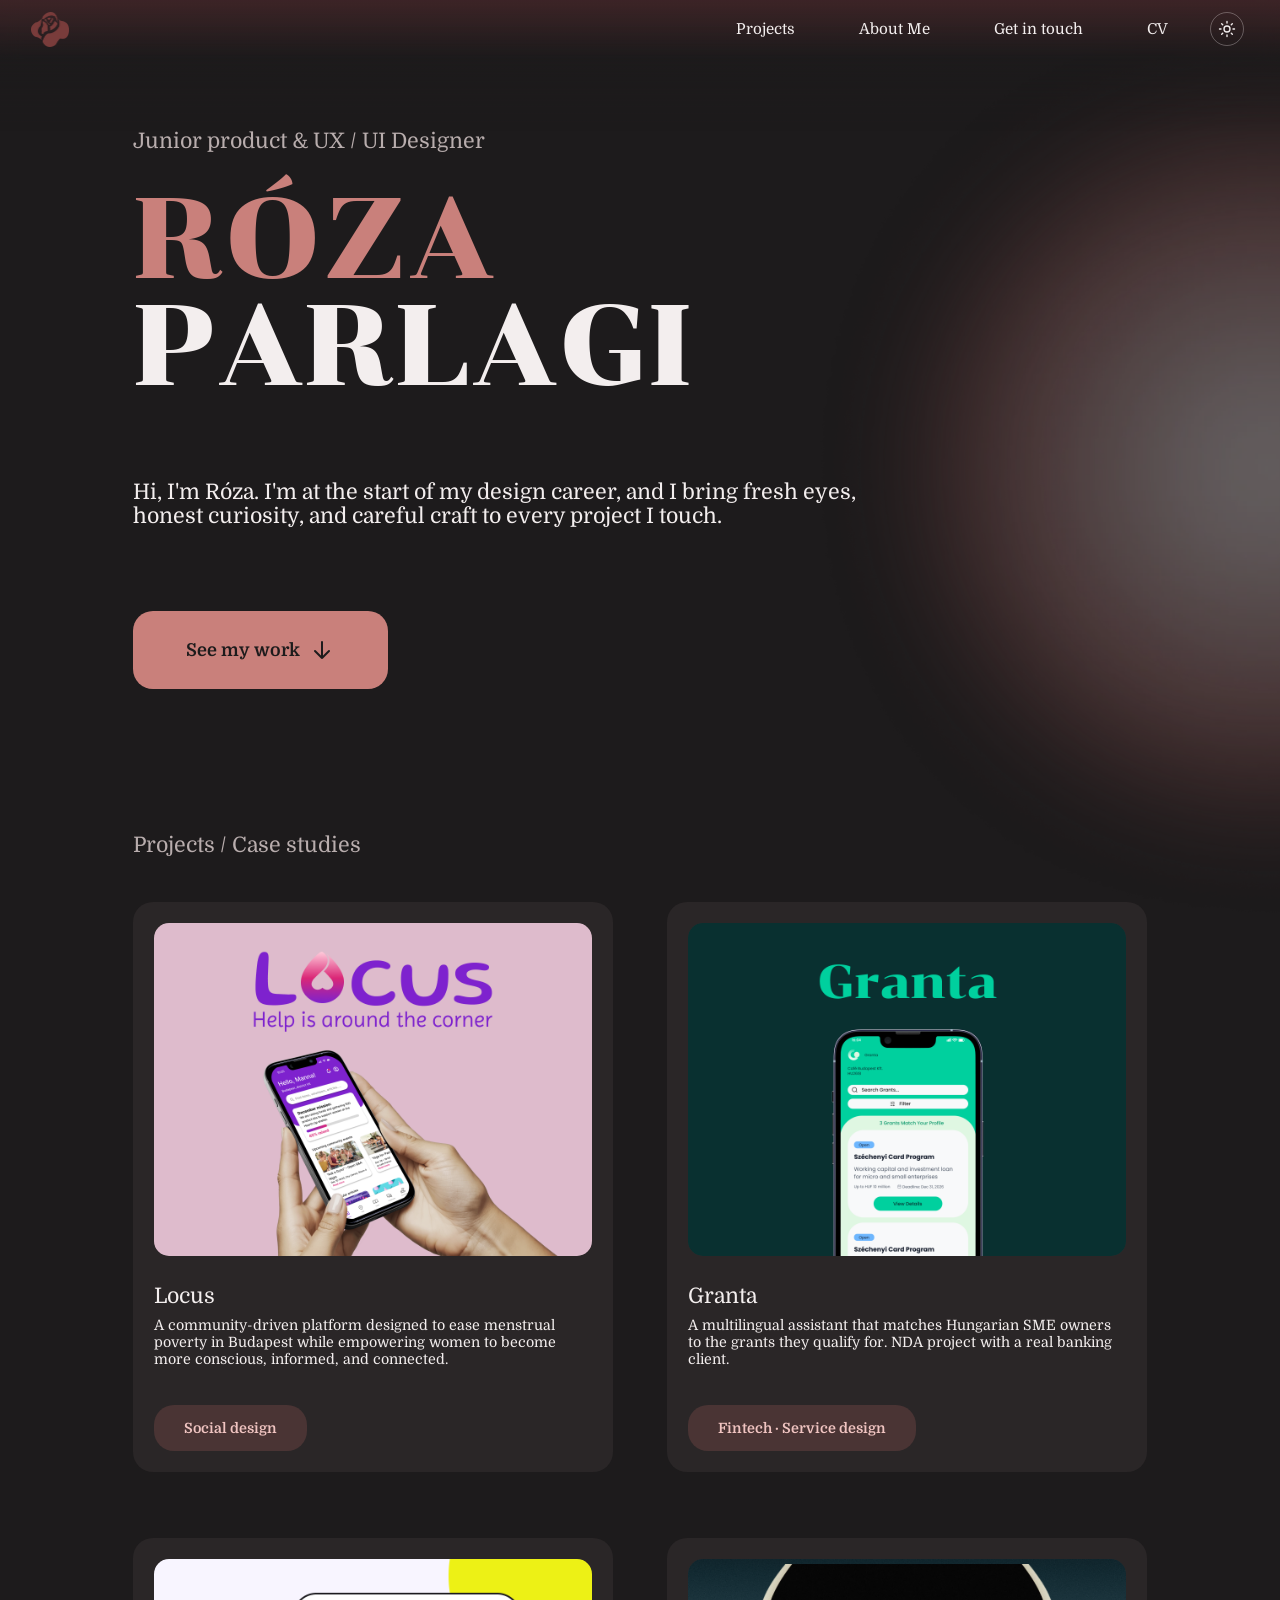
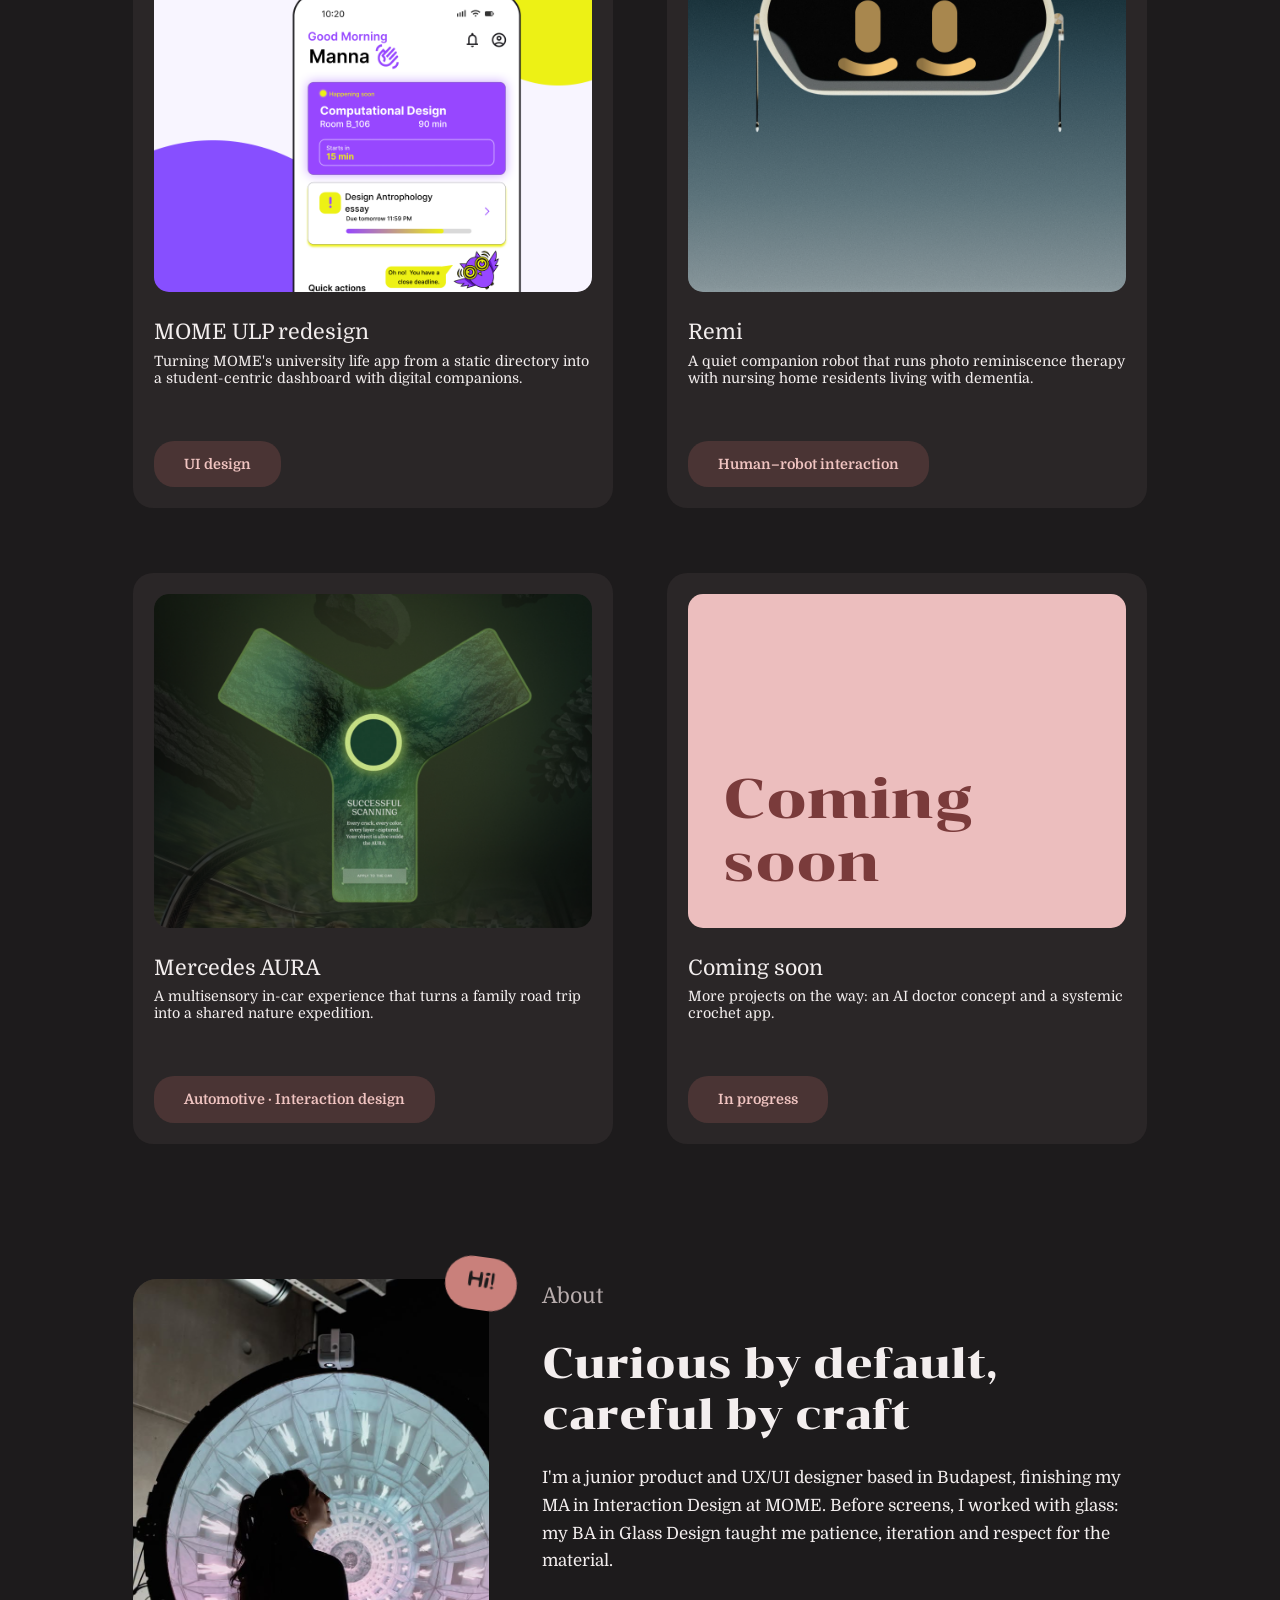
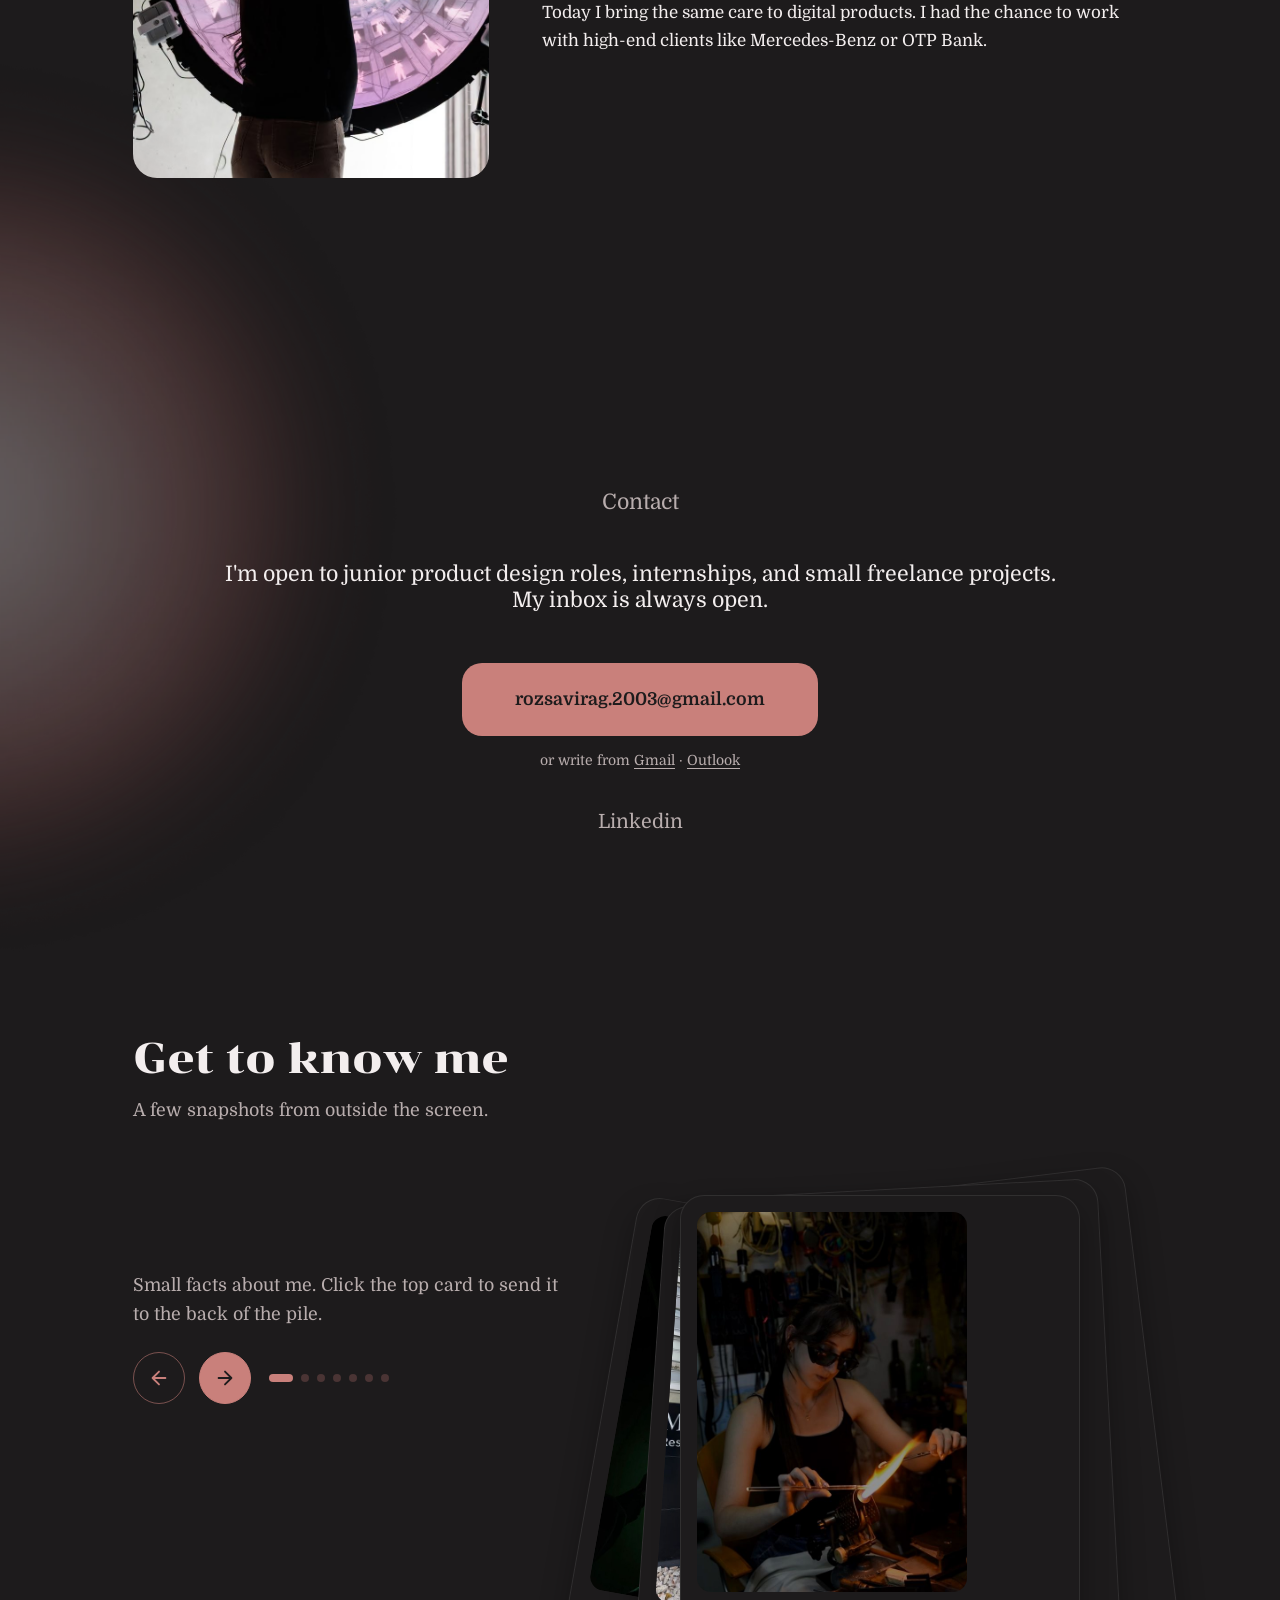
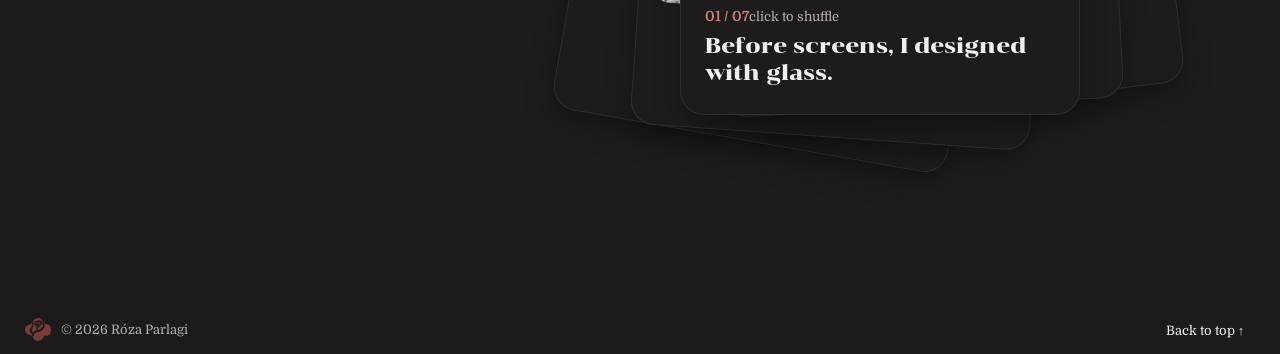
==== commit 9a117d8d: "Redesign homepage and case studies; add Granta, MOME ULP and remi - New dark-mode homepage with ligh" ====
--- a/index.html
+++ b/index.html
@@ -1,229 +1,250 @@
 <!DOCTYPE html>
-<html lang="en">
+<html lang="en" class="is-home" data-theme="dark">
 <head>
   <meta charset="utf-8">
   <meta name="viewport" content="width=device-width, initial-scale=1">
 
   <title>Róza Parlagi — Product &amp; UX / UI Designer</title>
-  <meta name="description" content="Portfolio of Róza Parlagi, a product and UX / UI designer based in Budapest. Case studies, CV and contact.">
-  <meta name="theme-color" content="#7a3b3b">
-
-  <!-- Social preview (replace the URL once you have your domain; add assets/img/og-image.jpg, 1200x630) -->
+  <meta name="description" content="Portfolio of Róza Parlagi, a junior product and UX / UI designer based in Budapest. Case studies, CV and contact.">
+  <meta name="theme-color" content="#1d1b1c">
+
+  <!-- Social preview (add assets/img/og-image.jpg, 1200x630) -->
   <meta property="og:type" content="website">
   <meta property="og:title" content="Róza Parlagi — Product & UX / UI Designer">
   <meta property="og:description" content="Fresh eyes, honest curiosity, and careful craft. Portfolio of a Budapest-based product designer.">
   <meta property="og:url" content="https://parlagiroza.com/">
-  <!-- <meta property="og:image" content="https://YOUR-DOMAIN.com/assets/img/og-image.jpg"> -->
+  <!-- <meta property="og:image" content="https://parlagiroza.com/assets/img/og-image.jpg"> -->
 
   <link rel="icon" type="image/png" href="assets/img/favicon.png">
   <link rel="apple-touch-icon" href="assets/img/apple-touch-icon.png">
 
-  <link rel="preload" href="assets/fonts/anton-latin-400-normal.woff2" as="font" type="font/woff2" crossorigin>
-  <link rel="preload" href="assets/fonts/space-mono-latin-400-normal.woff2" as="font" type="font/woff2" crossorigin>
-  <link rel="preload" href="assets/fonts/space-mono-latin-700-normal.woff2" as="font" type="font/woff2" crossorigin>
+  <link rel="preload" href="assets/fonts/chonburi-latin-400-normal.woff2" as="font" type="font/woff2" crossorigin>
+  <link rel="preload" href="assets/fonts/domine-latin-400-normal.woff2" as="font" type="font/woff2" crossorigin>
   <link rel="stylesheet" href="css/style.css">
+  <link rel="stylesheet" href="css/home.css">
 
   <script>
     document.documentElement.classList.add('js');
-    /* dark mode: use the visitor's saved choice, otherwise their system setting (runs before paint, so no flash) */
+    /* Dark mode is the default. It only switches to light when the visitor clicks the sun button
+       (top right); that choice is remembered. Runs before paint, so there is no flash. */
     (function () {
       var t = null;
       try { t = localStorage.getItem('theme'); } catch (e) {}
-      if (!t && window.matchMedia && matchMedia('(prefers-color-scheme: dark)').matches) t = 'dark';
-      if (t === 'dark') document.documentElement.setAttribute('data-theme', 'dark');
+      if (t === 'light') document.documentElement.removeAttribute('data-theme');
     })();
   </script>
 </head>
 
-<body id="top">
+<body id="top" class="home">
   <div class="page">
 
     <!-- Decorative blurred ring, top right -->
     <img class="blob blob--hero" src="assets/img/blob.webp" alt="" width="1400" height="1400" aria-hidden="true">
 
-    <!-- ============ NAV ============ -->
+    <!-- ============ NAV (sticks to the top, blurred background) ============ -->
     <header class="nav">
       <a class="nav__logo" href="index.html" aria-label="Róza Parlagi — home">
         <img src="assets/img/logo.png" alt="" width="309" height="280">
       </a>
       <nav aria-label="Main">
-        <ul class="nav__links">
+        <ul class="nav__links" id="main-menu">
           <li><a href="#projects">Projects</a></li>
           <li><a href="#about">About Me</a></li>
-          <li><a href="#contact">Get in Touch</a></li>
-          <li class="nav__desktop-only"><a href="#gallery">Get to Know Me</a></li>
+          <li><a href="#contact">Get in touch</a></li>
           <li><a href="Roza_Parlagi_CV.pdf" target="_blank" rel="noopener">CV</a></li>
-          <li>
-            <button class="theme-toggle" type="button" aria-label="Switch to dark mode" aria-pressed="false">
-              <svg class="theme-toggle__moon" viewBox="0 0 24 24" fill="none" stroke="currentColor" stroke-width="1.8" stroke-linecap="round" stroke-linejoin="round" aria-hidden="true"><path d="M20.5 14.5A8.5 8.5 0 0 1 9.5 3.5a8.5 8.5 0 1 0 11 11z"/></svg>
-              <svg class="theme-toggle__sun" viewBox="0 0 24 24" fill="none" stroke="currentColor" stroke-width="1.8" stroke-linecap="round" aria-hidden="true"><circle cx="12" cy="12" r="4"/><path d="M12 2v2M12 20v2M4.9 4.9l1.4 1.4M17.7 17.7l1.4 1.4M2 12h2M20 12h2M4.9 19.1l1.4-1.4M17.7 6.3l1.4-1.4"/></svg>
-            </button>
-          </li>
         </ul>
       </nav>
+      <div class="nav__actions">
+        <button class="theme-toggle" type="button" aria-label="Switch to light mode" aria-pressed="true">
+          <svg class="theme-toggle__moon" viewBox="0 0 24 24" fill="none" stroke="currentColor" stroke-width="1.8" stroke-linecap="round" stroke-linejoin="round" aria-hidden="true"><path d="M20.5 14.5A8.5 8.5 0 0 1 9.5 3.5a8.5 8.5 0 1 0 11 11z"/></svg>
+          <svg class="theme-toggle__sun" viewBox="0 0 24 24" fill="none" stroke="currentColor" stroke-width="1.8" stroke-linecap="round" aria-hidden="true"><circle cx="12" cy="12" r="4"/><path d="M12 2v2M12 20v2M4.9 4.9l1.4 1.4M17.7 17.7l1.4 1.4M2 12h2M20 12h2M4.9 19.1l1.4-1.4M17.7 6.3l1.4-1.4"/></svg>
+        </button>
+        <button class="nav__burger" type="button" aria-label="Open menu" aria-expanded="false" aria-controls="main-menu">
+          <span></span><span></span><span></span>
+        </button>
+      </div>
     </header>
 
     <main>
       <!-- ============ HERO ============ -->
-      <section class="hero" aria-labelledby="hero-title">
-        <p class="hero__eyebrow">Product &amp; UX / UI Designer</p>
-        <h1 class="hero__title" id="hero-title">
-          <span class="hero__first">Roza</span>
-          <span class="hero__last">Parlagi</span>
+      <section class="h-hero" aria-labelledby="hero-title">
+        <p class="h-label">Junior product &amp; UX / UI Designer</p>
+        <h1 class="h-hero__title" id="hero-title">
+          <span class="h-hero__first">Róza</span>
+          <span class="h-hero__last">Parlagi</span>
         </h1>
-        <p class="hero__intro">
-          Hi, I'm Róza. I'm at the start of my design career, and I bring fresh eyes, honest curiosity, and careful craft to every project I touch.
-        </p>
-        <a class="btn" href="#projects">
+        <p class="h-hero__intro">Hi, I'm Róza. I'm at the start of my design career, and I bring fresh eyes, honest curiosity, and careful craft to every project I touch.</p>
+        <a class="h-btn" href="#projects">
           See my work
           <svg viewBox="0 0 24 24" fill="none" stroke="currentColor" stroke-width="2" stroke-linecap="round" stroke-linejoin="round" aria-hidden="true"><path d="M12 4v16M5 13l7 7 7-7"/></svg>
         </a>
       </section>
 
       <!-- ============ PROJECTS ============ -->
-      <section class="projects" id="projects" aria-labelledby="projects-label">
-        <div class="projects__head">
-          <h2 class="label" id="projects-label">Projects / Case studies</h2>
-          <div class="scroller-nav" aria-hidden="true">
-            <button type="button" data-scroll="prev" aria-label="Previous project" tabindex="-1">
-              <svg viewBox="0 0 24 24" fill="none" stroke="currentColor" stroke-width="2" stroke-linecap="round" stroke-linejoin="round"><path d="M19 12H5M12 5l-7 7 7 7"/></svg>
-            </button>
-            <button type="button" data-scroll="next" aria-label="Next project" tabindex="-1">
-              <svg viewBox="0 0 24 24" fill="none" stroke="currentColor" stroke-width="2" stroke-linecap="round" stroke-linejoin="round"><path d="M5 12h14M12 5l7 7-7 7"/></svg>
-            </button>
+      <section class="h-projects" id="projects" aria-labelledby="projects-label">
+        <h2 class="h-label" id="projects-label">Projects / Case studies</h2>
+
+        <!-- Cards that link somewhere are <a class="h-card" href="...">.
+             Cards without a page yet are <div class="h-card">: to publish one, change the <div> into <a ... href="your-page.html"> (and </div> into </a>). -->
+        <div class="h-grid">
+          <a class="h-card" href="locus.html" data-reveal>
+            <div class="h-card__media">
+              <img src="assets/img/cards/locus-card.png" alt="Locus app on a phone held in two hands, with the tagline 'Help is around the corner'" width="519" height="395">
+            </div>
+            <h3 class="h-card__title">Locus</h3>
+            <p class="h-card__desc">A community-driven platform designed to ease menstrual poverty in Budapest while empowering women to become more conscious, informed, and connected.</p>
+            <span class="h-tag">Social design</span>
+          </a>
+
+          <a class="h-card" href="granta.html" data-reveal style="--d: .08s">
+            <div class="h-card__media">
+              <img src="assets/img/cards/granta-card.png" alt="Hands holding a phone with the Granta app listing matching grants" width="519" height="395" loading="lazy">
+            </div>
+            <h3 class="h-card__title">Granta</h3>
+            <p class="h-card__desc">A multilingual assistant that matches Hungarian SME owners to the grants they qualify for. NDA project with a real banking client.</p>
+            <span class="h-tag">Fintech · Service design</span>
+          </a>
+
+          <a class="h-card" href="mome-ulp.html" data-reveal>
+            <div class="h-card__media">
+              <img src="assets/img/cards/mome-ulp-card.png" alt="The redesigned MOME university life app home screen, greeting the student with upcoming classes and deadlines" width="519" height="395" loading="lazy">
+            </div>
+            <h3 class="h-card__title">MOME ULP redesign</h3>
+            <p class="h-card__desc">Turning MOME's university life app from a static directory into a student-centric dashboard with digital companions.</p>
+            <span class="h-tag">UI design</span>
+          </a>
+
+          <a class="h-card" href="remi.html" data-reveal style="--d: .08s">
+            <div class="h-card__media">
+              <img src="assets/img/cards/remi-card.png" alt="Remi, a companion robot with a friendly glowing face" width="519" height="395" loading="lazy">
+            </div>
+            <h3 class="h-card__title">Remi</h3>
+            <p class="h-card__desc">A quiet companion robot that runs photo reminiscence therapy with nursing home residents living with dementia.</p>
+            <span class="h-tag">Human–robot interaction</span>
+          </a>
+
+          <a class="h-card" href="mercedes-aura.html" data-reveal>
+            <div class="h-card__media">
+              <img src="assets/img/cards/mercedes-card.png" alt="Green Y-shaped AURA scanner showing 'Successful scanning'" width="519" height="395" loading="lazy">
+            </div>
+            <h3 class="h-card__title">Mercedes AURA</h3>
+            <p class="h-card__desc">A multisensory in-car experience that turns a family road trip into a shared nature expedition.</p>
+            <span class="h-tag">Automotive · Interaction design</span>
+          </a>
+
+          <div class="h-card h-card--soon" data-reveal style="--d: .08s">
+            <div class="h-card__media h-card__media--soon" aria-hidden="true">
+              <span>Coming<br>soon</span>
+            </div>
+            <h3 class="h-card__title">Coming soon</h3>
+            <p class="h-card__desc">More projects on the way: an AI doctor concept and a systemic crochet app.</p>
+            <span class="h-tag">In progress</span>
           </div>
         </div>
-
-        <div class="scroller" data-scroller>
-          <!-- CARD 1 — Locus -->
-          <a class="card" href="locus.html">
-            <div class="card__media">
-              <img src="assets/img/locus.jpg" alt="Locus app on a phone held in two hands, with the tagline 'Help is around the corner'" width="1275" height="1182">
-            </div>
-            <div class="card__body">
-              <h3 class="card__title">Locus</h3>
-              <p class="card__desc">A community-driven platform designed to ease menstrual poverty in Budapest while empowering women to become more conscious, informed, and connected.</p>
-              <span class="tag">Social design</span>
-            </div>
-          </a>
-
-          <!-- CARD 2 — Mercedes AURA -->
-          <a class="card" href="mercedes-aura.html">
-            <div class="card__media">
-              <img src="assets/img/project-2.jpg" alt="Green Y-shaped scanner interface showing 'Successful scanning'" width="1275" height="1182" loading="lazy">
-            </div>
-            <div class="card__body">
-              <h3 class="card__title">Mercedes AURA</h3>
-              <p class="card__desc">An in-car experience for Mercedes-Benz that turns family road trips into a shared journey of discovery.</p>
-              <span class="tag">In-car UX</span>
-            </div>
-          </a>
-
-          <!-- CARD 3 — Remi (coming soon: not clickable yet. To publish it, change the <div ... card--soon> into <a class="card" href="remi.html"> and remove the "Coming soon" badge) -->
-          <div class="card card--soon" aria-disabled="true">
-            <div class="card__media">
-              <img src="assets/img/project-3.jpg" alt="Remi, a friendly robot face, above a laptop showing the Remi therapy dashboard" width="1047" height="1182" loading="lazy">
-              <span class="card__badge">Coming soon</span>
-            </div>
-            <div class="card__body">
-              <h3 class="card__title">Remi</h3>
-              <p class="card__desc">A playful companion robot that uses photo reminiscence therapy to help nursing home residents with dementia hold on to their memories.</p>
-              <span class="tag">Human–robot interaction</span>
-            </div>
-          </div>
-
-          <!-- CARD 4 — Granta (coming soon) -->
-          <div class="card card--soon" aria-disabled="true">
-            <div class="card__media">
-              <img src="assets/img/cards/granta.jpg" alt="Hands holding a phone with the Granta app showing matching grants" width="1275" height="1182" loading="lazy">
-              <span class="card__badge">Coming soon</span>
-            </div>
-            <div class="card__body">
-              <h3 class="card__title">Granta</h3>
-              <p class="card__desc">A multilingual assistant that matches Hungarian small business owners with the grants they qualify for, in plain language.</p>
-              <span class="tag">Service design</span>
-            </div>
-          </div>
-        </div>
       </section>
 
       <!-- ============ ABOUT ============ -->
-      <section class="about" id="about" aria-labelledby="about-title" data-reveal>
-        <div class="about__row">
-        <div class="about__main">
-        <p class="label">About</p>
-        <h2 class="about__title" id="about-title">Curious by default,<br>careful by craft</h2>
-        <div class="about__text">
-          <!-- ✏️ EDIT: this is draft copy — rewrite it in your own words -->
-          <p>Based in Budapest, working in English and Hungarian.</p>
-          <p>I have a BA in Glass design, where I learned that good work takes patience, plenty of iteration, and respect for the material. Now I'm studying Interaction Design (MA) and bringing that same care to digital products.</p>
-        </div>
-        </div>
-        <figure class="about__photo">
+      <section class="h-about" id="about" aria-labelledby="about-title" data-reveal>
+        <figure class="h-about__photo">
           <img src="assets/img/roza%20about.jpeg" alt="Me looking up at a large circular light installation" width="1600" height="1067" loading="lazy">
+          <span class="h-sticker" aria-hidden="true">Hi!</span>
         </figure>
+        <div class="h-about__text">
+          <p class="h-label">About</p>
+          <h2 class="h-title" id="about-title">Curious by default, careful by craft</h2>
+          <p>I'm a junior product and UX/UI designer based in Budapest, finishing my MA in Interaction Design at MOME. Before screens, I worked with glass: my BA in Glass Design taught me patience, iteration and respect for the material.</p>
+          <p>Today I bring the same care to digital products. I had the chance to work with high-end clients like Mercedes-Benz or OTP Bank.</p>
         </div>
       </section>
 
       <!-- ============ CONTACT ============ -->
-      <section class="contact" id="contact" aria-labelledby="contact-label">
+      <section class="h-contact" id="contact" aria-labelledby="contact-label">
         <img class="blob blob--contact" src="assets/img/blob.webp" alt="" width="1400" height="1400" aria-hidden="true" loading="lazy">
-        <div class="contact__inner" data-reveal>
-          <h2 class="label" id="contact-label">Contact</h2>
-          <p class="contact__text">I'm open to product design roles, internships, and small freelance projects. My inbox is always open.</p>
-          <!-- The button opens the visitor's own mail app with a subject already filled in.
-               The small links below open a new draft in Gmail or Outlook in the browser. -->
-          <a class="btn" href="mailto:rozsavirag.2003@gmail.com?subject=Hello%20R%C3%B3za">rozsavirag.2003@gmail.com</a>
-          <p class="contact__webmail">or write from
+        <div class="h-contact__inner" data-reveal>
+          <h2 class="h-label" id="contact-label">Contact</h2>
+          <p class="h-contact__text">I'm open to junior product design roles, internships, and small freelance projects. My inbox is always open.</p>
+          <a class="h-btn" href="mailto:rozsavirag.2003@gmail.com?subject=Hello%20R%C3%B3za">rozsavirag.2003@gmail.com</a>
+          <p class="h-contact__webmail">or write from
             <a href="https://mail.google.com/mail/?view=cm&amp;fs=1&amp;to=rozsavirag.2003@gmail.com&amp;su=Hello%20R%C3%B3za" target="_blank" rel="noopener">Gmail</a> ·
             <a href="https://outlook.live.com/mail/0/deeplink/compose?to=rozsavirag.2003@gmail.com&amp;subject=Hello%20R%C3%B3za" target="_blank" rel="noopener">Outlook</a>
           </p>
-          <!-- ✏️ EDIT: paste your real LinkedIn address -->
-          <a class="contact__linkedin" href="https://www.linkedin.com/in/parlagi-róza" target="_blank" rel="noopener">Linkedin</a>
-        </div>
-      </section>
-
-      <!-- ============ GET TO KNOW ME ============ -->
-      <section class="gallery" id="gallery" aria-labelledby="gallery-title" data-reveal>
-        <div class="gallery__head">
-          <h2 class="gallery__title" id="gallery-title">Get to know me</h2>
-          <div class="scroller-nav gallery__nav">
-            <button type="button" data-gallery="prev" aria-label="Previous photo" class="is-hidden">
-              <svg viewBox="0 0 24 24" fill="none" stroke="currentColor" stroke-width="2" stroke-linecap="round" stroke-linejoin="round" aria-hidden="true"><path d="M19 12H5M12 5l-7 7 7 7"/></svg>
-            </button>
-            <button type="button" data-gallery="next" aria-label="Next photo">
-              <svg viewBox="0 0 24 24" fill="none" stroke="currentColor" stroke-width="2" stroke-linecap="round" stroke-linejoin="round" aria-hidden="true"><path d="M5 12h14M12 5l7 7-7 7"/></svg>
-            </button>
+          <a class="h-contact__linkedin" href="https://www.linkedin.com/in/parlagi-róza" target="_blank" rel="noopener">Linkedin</a>
+        </div>
+      </section>
+
+      <!-- ============ GET TO KNOW ME (card deck) ============ -->
+      <section class="h-gallery" id="gallery" aria-labelledby="gallery-title">
+        <div class="h-gallery__head" data-reveal>
+          <h2 class="h-title" id="gallery-title">Get to know me</h2>
+          <p class="h-gallery__sub">A few snapshots from outside the screen.</p>
+        </div>
+
+        <div class="h-deck" data-deck>
+          <div class="h-deck__controls" data-reveal>
+            <p class="h-deck__hint">Small facts about me. Click the top card to send it to the back of the pile.</p>
+            <div class="h-deck__nav">
+              <button class="h-round h-round--ghost" type="button" data-deck-prev aria-label="Previous fact">
+                <svg viewBox="0 0 24 24" fill="none" stroke="currentColor" stroke-width="2" stroke-linecap="round" stroke-linejoin="round" aria-hidden="true"><path d="M19 12H5M12 5l-7 7 7 7"/></svg>
+              </button>
+              <button class="h-round" type="button" data-deck-next aria-label="Next fact">
+                <svg viewBox="0 0 24 24" fill="none" stroke="currentColor" stroke-width="2" stroke-linecap="round" stroke-linejoin="round" aria-hidden="true"><path d="M5 12h14M12 5l7 7-7 7"/></svg>
+              </button>
+              <div class="h-dots" data-deck-dots aria-hidden="true"></div>
+            </div>
+            <p class="visually-hidden" aria-live="polite" data-deck-status></p>
           </div>
-        </div>
-        <div class="scroller" data-scroller data-loop>
-          <!-- Photos live in assets/img/gallery/. The alt text is only read by screen readers (not shown on the page).
-               ✏️ EDIT: the <figcaption> text is what appears on the photo when you hover over it. -->
-          <figure class="frame"><img src="assets/img/gallery/photo-01.jpg" alt="Me standing on stage at the MOME Diploma event, holding a folder" width="610" height="860" loading="lazy"><figcaption>On stage at the MOME Diploma event.</figcaption></figure>
-          <figure class="frame"><img src="assets/img/gallery/photo-02.jpg" alt="A glowing green textured disc in a dark room" width="610" height="860" loading="lazy"><figcaption>A glowing textured disc from one of my light experiments.</figcaption></figure>
-          <figure class="frame"><img src="assets/img/gallery/photo-03.jpg" alt="Me sitting next to a glowing textured light installation while a classmate adjusts it" width="610" height="860" loading="lazy"><figcaption>Setting up a textured light installation with a classmate.</figcaption></figure>
-          <figure class="frame"><img src="assets/img/gallery/photo-04.jpg" alt="Me working at a glass-blowing torch, wearing protective glasses" width="610" height="860" loading="lazy"><figcaption>At the glass-blowing torch, where it all started.</figcaption></figure>
-          <figure class="frame"><img src="assets/img/gallery/photo-05.jpg" alt="Sketching on a cardboard mock-up with texture patterns and an on/off switch" width="610" height="860" loading="lazy"><figcaption>Sketching textures and switches on a cardboard mock-up.</figcaption></figure>
-          <figure class="frame"><img src="assets/img/gallery/photo-06.jpg" alt="Me and two others building with coloured blocks from a yellow box at an EPAM event" width="610" height="860" loading="lazy"><figcaption>Building with blocks at an EPAM event.</figcaption></figure>
-          <figure class="frame"><img src="assets/img/gallery/photo-07.jpg" alt="Me with two teammates in front of the Mercedes-Benz Research &amp; Development building" width="610" height="860" loading="lazy"><figcaption>With my team at Mercedes-Benz Research &amp; Development.</figcaption></figure>
-          <figure class="frame"><img src="assets/img/gallery/photo-08.jpg" alt="Me painting a material sample on a light table, wearing gloves" width="610" height="860" loading="lazy"><figcaption>Painting material samples on a light table.</figcaption></figure>
-          <figure class="frame"><img src="assets/img/gallery/photo-09.jpg" alt="Me and a classmate cutting a pink three-winged shape out of foam" width="610" height="860" loading="lazy"><figcaption>Cutting a foam prototype with a classmate.</figcaption></figure>
-          <figure class="frame"><img src="assets/img/gallery/photo-10.jpg" alt="Me shaping hot glass with tongs in a glass workshop" width="610" height="860" loading="lazy"><figcaption>Shaping hot glass in the workshop.</figcaption></figure>
-          <figure class="frame"><img src="assets/img/gallery/photo-11.jpg" alt="Me and a teammate on stage presenting Mercedes AURA: The Journey of Discovery" width="610" height="860" loading="lazy"><figcaption>Presenting Mercedes AURA: The Journey of Discovery.</figcaption></figure>
-          <figure class="frame"><img src="assets/img/gallery/photo-12.jpg" alt="Me cutting small black pieces of material at a desk" width="610" height="860" loading="lazy"><figcaption>Cutting material pieces for a prototype.</figcaption></figure>
-          <figure class="frame"><img src="assets/img/gallery/photo-13.jpg" alt="Me working with a torch flame in a glass studio, wearing tinted glasses" width="610" height="860" loading="lazy"><figcaption>Working with the flame in the glass studio.</figcaption></figure>
+
+          <!-- ✏️ EDIT: one photo + one short fact per card. Photos live in assets/img/gallery/.
+               Add or remove whole <button class="h-fact"> blocks; the numbers and dots update themselves. -->
+          <div class="h-deck__stack">
+            <button class="h-fact" type="button">
+              <span class="h-fact__photo"><img src="assets/img/gallery/photo-04.jpg" alt="Me working at a glass-blowing torch, wearing protective glasses" width="610" height="860" loading="lazy"></span>
+              <span class="h-fact__meta"><span class="h-fact__num"></span><span class="h-fact__cue">click to shuffle</span></span>
+              <span class="h-fact__text">Before screens, I designed with glass.</span>
+            </button>
+            <button class="h-fact" type="button">
+              <span class="h-fact__photo"><img src="assets/img/gallery/photo-01.jpg" alt="Me standing on stage at the MOME Diploma event, holding a folder" width="610" height="860" loading="lazy"></span>
+              <span class="h-fact__meta"><span class="h-fact__num"></span><span class="h-fact__cue">click to shuffle</span></span>
+              <span class="h-fact__text">On stage at the MOME Diploma event.</span>
+            </button>
+            <button class="h-fact" type="button">
+              <span class="h-fact__photo"><img src="assets/img/gallery/photo-07.jpg" alt="Me with two teammates in front of the Mercedes-Benz Research &amp; Development building" width="610" height="860" loading="lazy"></span>
+              <span class="h-fact__meta"><span class="h-fact__num"></span><span class="h-fact__cue">click to shuffle</span></span>
+              <span class="h-fact__text">With my team at Mercedes-Benz R&amp;D.</span>
+            </button>
+            <button class="h-fact" type="button">
+              <span class="h-fact__photo"><img src="assets/img/gallery/photo-05.jpg" alt="Sketching on a cardboard mock-up with texture patterns and an on/off switch" width="610" height="860" loading="lazy"></span>
+              <span class="h-fact__meta"><span class="h-fact__num"></span><span class="h-fact__cue">click to shuffle</span></span>
+              <span class="h-fact__text">Sketching textures and switches on a cardboard mock-up.</span>
+            </button>
+            <button class="h-fact" type="button">
+              <span class="h-fact__photo"><img src="assets/img/gallery/photo-02.jpg" alt="A glowing green textured disc in a dark room" width="610" height="860" loading="lazy"></span>
+              <span class="h-fact__meta"><span class="h-fact__num"></span><span class="h-fact__cue">click to shuffle</span></span>
+              <span class="h-fact__text">A glowing disc from one of my light experiments.</span>
+            </button>
+            <button class="h-fact" type="button">
+              <span class="h-fact__photo"><img src="assets/img/gallery/photo-11.jpg" alt="Me and a teammate on stage presenting Mercedes AURA: The Journey of Discovery" width="610" height="860" loading="lazy"></span>
+              <span class="h-fact__meta"><span class="h-fact__num"></span><span class="h-fact__cue">click to shuffle</span></span>
+              <span class="h-fact__text">Presenting Mercedes AURA on stage.</span>
+            </button>
+            <button class="h-fact" type="button">
+              <span class="h-fact__photo"><img src="assets/img/gallery/photo-06.jpg" alt="Me and two others building with coloured blocks from a yellow box at an EPAM event" width="610" height="860" loading="lazy"></span>
+              <span class="h-fact__meta"><span class="h-fact__num"></span><span class="h-fact__cue">click to shuffle</span></span>
+              <span class="h-fact__text">Building with blocks at an EPAM event.</span>
+            </button>
+          </div>
         </div>
       </section>
     </main>
-        <!-- ============ FOOTER ============ -->
+
+    <!-- ============ FOOTER (at the end of the page) ============ -->
     <footer class="footer">
       <div class="footer__brand">
         <img src="assets/img/logo.png" alt="" width="309" height="280">
         <p>&copy; 2026 Róza Parlagi</p>
       </div>
       <ul class="footer__links">
-        
-        <li><a href="#" aria-label="Back to top">Back to top &uarr;</a></li>
+        <li><a href="#top" aria-label="Back to top">Back to top &uarr;</a></li>
       </ul>
     </footer>
 
--- a/css/style.css
+++ b/css/style.css
@@ -808,9 +808,11 @@
   .scroller.is-dragging .frame { transform: none; box-shadow: none; }
   .scroller.is-dragging .frame figcaption { opacity: 0; }
 }
-/* phones / tablets can't hover, so the caption is always shown */
+/* phones / tablets can't hover: tap a photo to show its caption, tap again (or elsewhere) to hide */
 @media (hover: none) {
-  .frame figcaption { opacity: 1; transform: none; font-size: 11px; padding: 32px 12px 12px; }
+  .frame { cursor: pointer; -webkit-tap-highlight-color: transparent; }
+  .frame figcaption { font-size: 11px; padding: 32px 12px 12px; }
+  .frame.is-open figcaption { opacity: 1; transform: none; }
 }
 @media (prefers-reduced-motion: reduce) {
   .frame, .frame figcaption { transition: opacity .2s; }
--- a/css/home.css
+++ b/css/home.css
@@ -0,0 +1,678 @@
+/* ==========================================================================
+   Homepage (Figma: "Homepage 2 – dark")
+   Loaded only by index.html, after style.css. Everything is scoped to body.home,
+   so the case-study pages keep their own look.
+   Dark is the default; the sun button in the header switches to light.
+   ========================================================================== */
+
+/* ---------- Fonts ---------- */
+@font-face {
+  font-family: "Chonburi";
+  font-style: normal; font-weight: 400; font-display: swap;
+  src: url("../assets/fonts/chonburi-latin-ext-400-normal.woff2") format("woff2");
+  unicode-range: U+0100-02BA, U+02BD-02C5, U+02C7-02CC, U+02CE-02D7, U+02DD-02FF, U+0304, U+0308, U+0329, U+1D00-1DBF, U+1E00-1E9F, U+1EF2-1EFF, U+2020, U+20A0-20AB, U+20AD-20C0, U+2113, U+2C60-2C7F, U+A720-A7FF;
+}
+@font-face {
+  font-family: "Chonburi";
+  font-style: normal; font-weight: 400; font-display: swap;
+  src: url("../assets/fonts/chonburi-latin-400-normal.woff2") format("woff2");
+  unicode-range: U+0000-00FF, U+0131, U+0152-0153, U+02BB-02BC, U+02C6, U+02DA, U+02DC, U+0304, U+0308, U+0329, U+2000-206F, U+20AC, U+2122, U+2191, U+2193, U+2212, U+2215, U+FEFF, U+FFFD;
+}
+@font-face {
+  font-family: "Domine";
+  font-style: normal; font-weight: 400; font-display: swap;
+  src: url("../assets/fonts/domine-latin-ext-400-normal.woff2") format("woff2");
+  unicode-range: U+0100-02BA, U+02BD-02C5, U+02C7-02CC, U+02CE-02D7, U+02DD-02FF, U+0304, U+0308, U+0329, U+1D00-1DBF, U+1E00-1E9F, U+1EF2-1EFF, U+2020, U+20A0-20AB, U+20AD-20C0, U+2113, U+2C60-2C7F, U+A720-A7FF;
+}
+@font-face {
+  font-family: "Domine";
+  font-style: normal; font-weight: 400; font-display: swap;
+  src: url("../assets/fonts/domine-latin-400-normal.woff2") format("woff2");
+  unicode-range: U+0000-00FF, U+0131, U+0152-0153, U+02BB-02BC, U+02C6, U+02DA, U+02DC, U+0304, U+0308, U+0329, U+2000-206F, U+20AC, U+2122, U+2191, U+2193, U+2212, U+2215, U+FEFF, U+FFFD;
+}
+@font-face {
+  font-family: "Domine";
+  font-style: normal; font-weight: 700; font-display: swap;
+  src: url("../assets/fonts/domine-latin-ext-700-normal.woff2") format("woff2");
+  unicode-range: U+0100-02BA, U+02BD-02C5, U+02C7-02CC, U+02CE-02D7, U+02DD-02FF, U+0304, U+0308, U+0329, U+1D00-1DBF, U+1E00-1E9F, U+1EF2-1EFF, U+2020, U+20A0-20AB, U+20AD-20C0, U+2113, U+2C60-2C7F, U+A720-A7FF;
+}
+@font-face {
+  font-family: "Domine";
+  font-style: normal; font-weight: 700; font-display: swap;
+  src: url("../assets/fonts/domine-latin-700-normal.woff2") format("woff2");
+  unicode-range: U+0000-00FF, U+0131, U+0152-0153, U+02BB-02BC, U+02C6, U+02DA, U+02DC, U+0304, U+0308, U+0329, U+2000-206F, U+20AC, U+2122, U+2191, U+2193, U+2212, U+2215, U+FEFF, U+FFFD;
+}
+@font-face {
+  font-family: "Gluten";
+  font-style: normal; font-weight: 400; font-display: swap;
+  src: url("../assets/fonts/gluten-latin-400-normal.woff2") format("woff2");
+}
+
+/* ---------- 1. Tokens (light first, dark overrides below) ---------- */
+body.home {
+  --h-bg: #f7f2f1;
+  --h-text: #262626;
+  --h-muted: #6e6262;
+  --h-accent: #7a3b3b;            /* "RÓZA", sticker, dots */
+  --h-btn-bg: #7a3b3b;
+  --h-btn-text: #fff;
+  --h-card: #fff;
+  --h-card-line: rgba(38, 38, 38, .08);
+  --h-tag-bg: #ecbebe;
+  --h-tag-text: #642f2f;
+  --h-surface: #ebe3e2;           /* photo placeholders */
+  --h-dot: #e2cfcd;
+  --h-bar: rgba(247, 242, 241, .62);              /* top + bottom bars (blurred) */
+  --h-bar-top: rgba(236, 190, 190, .55);
+  --h-menu: #f7f2f1;
+  --h-bar-line: rgba(122, 59, 59, .18);
+  --h-blob-opacity: .4;
+
+  --h-px: clamp(20px, 10.4vw, 150px);
+  --h-nav-h: clamp(56px, 4.6vw, 66px);
+  --h-foot-h: 48px;
+  --h-serif: "Domine", Georgia, "Times New Roman", serif;
+  --h-display: "Chonburi", "Domine", Georgia, serif;
+
+  background: var(--h-bg);
+  color: var(--h-text);
+  font-family: var(--h-serif);
+  transition: background-color .35s ease, color .35s ease;
+}
+html[data-theme="dark"] body.home {
+  --h-bg: #1d1b1c;
+  --h-text: #f3eeee;
+  --h-muted: #b8adad;
+  --h-accent: #c9807b;
+  --h-btn-bg: #c9807b;
+  --h-btn-text: #1d1b1c;
+  --h-card: #2a2627;
+  --h-card-line: rgba(255, 255, 255, 0);
+  --h-tag-bg: #4a3434;
+  --h-tag-text: #f0c4c1;
+  --h-surface: #332e2f;
+  --h-dot: #4a3434;
+  --h-bar: rgba(29, 27, 28, .55);
+  --h-bar-top: rgba(74, 40, 43, .7);
+  --h-menu: #1d1b1c;
+  --h-bar-line: rgba(255, 255, 255, .06);
+  --h-blob-opacity: .42;
+  background: var(--h-bg);
+}
+
+/* no section snapping on the homepage: it's one long scroll now */
+html.is-home { scroll-snap-type: none !important; scroll-padding-top: clamp(56px, 4.6vw, 66px); }
+
+.home .page { padding-bottom: 0; }
+.home main { position: relative; z-index: 1; }
+
+/* ---------- 2. Top bar: always visible, dark blurred glass ---------- */
+.home .nav,
+html[data-theme="dark"] .home .nav {
+  position: sticky;
+  top: 0;
+  z-index: 30;
+  height: var(--h-nav-h);
+  padding: 0 clamp(20px, 2.8vw, 40px) 0 clamp(14px, 2.4vw, 35px);
+  background: none;
+  border-bottom: 0;
+}
+/* The blurred glass sits on a layer that reaches a little below the bar and
+   fades out through a mask, so there is no hard line where the blur stops. */
+.home .nav::before {
+  content: "";
+  position: absolute;
+  inset: 0 0 -72px 0;
+  z-index: -1;
+  pointer-events: none;
+  background: linear-gradient(to bottom, var(--h-bar-top), var(--h-bar) 45%);
+  -webkit-backdrop-filter: blur(18px) saturate(140%);
+  backdrop-filter: blur(18px) saturate(140%);
+  /* long, eased fade: the blur and tint melt away over ~100px instead of stopping at a line */
+  --fade: linear-gradient(to bottom,
+    #000 0, #000 calc(100% - 104px),
+    rgba(0,0,0,.92) calc(100% - 90px), rgba(0,0,0,.78) calc(100% - 76px),
+    rgba(0,0,0,.6) calc(100% - 60px), rgba(0,0,0,.4) calc(100% - 44px),
+    rgba(0,0,0,.22) calc(100% - 28px), rgba(0,0,0,.08) calc(100% - 13px),
+    transparent 100%);
+  -webkit-mask-image: var(--fade);
+  mask-image: var(--fade);
+}
+.home .nav__logo img,
+html[data-theme="dark"] .home .nav__logo img { width: clamp(36px, 3vw, 44px); filter: none; }
+.home .nav__links { gap: clamp(16px, 5vw, 72px); }
+.home .nav__links a {
+  font-family: var(--h-serif);
+  font-size: clamp(14px, 1.18vw, 17px);
+  color: var(--h-text);
+}
+.home .nav__links a::after { background: var(--h-accent); }
+.home .theme-toggle,
+html[data-theme="dark"] .home .theme-toggle {
+  width: 34px;
+  height: 34px;
+  color: var(--h-text);
+  border-color: color-mix(in srgb, var(--h-text) 30%, transparent);
+}
+.home .theme-toggle:hover { color: var(--h-accent); border-color: var(--h-accent); }
+.home .theme-toggle svg { width: 18px; height: 18px; }
+
+/* ---------- 3. Bottom bar: sits at the very end of the page, shows up when you scroll there ---------- */
+.home .footer,
+html[data-theme="dark"] .home .footer {
+  position: relative;
+  z-index: 2;
+  height: var(--h-foot-h);
+  background: var(--h-bar);
+  border-top: 0;
+}
+.home .footer__brand { font-family: var(--h-serif); color: var(--h-muted); font-size: 13px; }
+.home .footer__brand img,
+html[data-theme="dark"] .home .footer__brand img { width: 26px; filter: none; }
+.home .footer__links a { font-family: var(--h-serif); font-size: 13px; color: var(--h-text); }
+.home .footer__links a:hover { color: var(--h-accent); border-color: var(--h-accent); }
+
+/* ---------- 4. Shared bits ---------- */
+.home .blob,
+html[data-theme="dark"] .home .blob { opacity: var(--h-blob-opacity); }
+.home .blob--hero { top: 0; right: auto; left: 62.4vw; width: 72.9vw; height: 72.9vw; max-width: none; }
+.home .blob--contact { top: 50%; left: -40.3vw; width: 72.9vw; height: 72.9vw; transform: translateY(-50%); }
+@media (prefers-reduced-motion: no-preference) { .home .blob--contact { animation: none; } }
+
+.h-label {
+  font-family: var(--h-serif);
+  font-size: clamp(17px, 1.67vw, 24px);
+  line-height: 1.15;
+  font-weight: 400;
+  color: var(--h-muted);
+}
+.h-title {
+  font-family: var(--h-display);
+  font-weight: 400;
+  font-size: clamp(32px, 3.33vw, 48px);
+  line-height: 1.2;
+  color: var(--h-text);
+}
+
+.h-btn {
+  display: inline-flex;
+  align-items: center;
+  justify-content: center;
+  gap: 10px;
+  padding: clamp(20px, 2.08vw, 30px) clamp(36px, 4.17vw, 60px);
+  background: var(--h-btn-bg);
+  color: var(--h-btn-text);
+  font-family: var(--h-serif);
+  font-weight: 700;
+  font-size: clamp(16px, 1.39vw, 20px);
+  line-height: 1.15;
+  text-decoration: none;
+  border-radius: 20px;
+  transition: transform .2s ease, box-shadow .2s ease, filter .2s ease;
+}
+.h-btn:hover { transform: translateY(-2px); filter: brightness(1.06); box-shadow: 0 12px 28px -12px color-mix(in srgb, var(--h-btn-bg) 70%, transparent); }
+.h-btn:active { transform: none; }
+.h-btn svg { width: 24px; height: 24px; flex: none; transition: transform .2s ease; }
+.h-btn:hover svg { transform: translateY(2px); }
+
+/* ---------- 5. Hero ---------- */
+.h-hero {
+  position: relative;
+  padding: clamp(48px, 5.5vw, 79px) var(--h-px) 0;
+}
+.h-hero__title {
+  margin-top: clamp(20px, 2.43vw, 35px);
+  font-family: var(--h-display);
+  font-weight: 400;
+  font-size: clamp(54px, 8.9vw, 128px);
+  line-height: .94;
+  text-transform: uppercase;
+  color: var(--h-text);
+}
+.h-hero__title span { display: block; }
+.h-hero__first { color: var(--h-accent); }
+.h-hero__intro {
+  max-width: 764px;
+  margin-top: clamp(40px, 6.3vw, 91px);
+  font-size: clamp(18px, 1.67vw, 24px);
+  line-height: 1.15;
+}
+.h-hero .h-btn { margin-top: clamp(36px, 6.45vw, 93px); }
+
+@media (prefers-reduced-motion: no-preference) {
+  .h-hero__title span { animation: rise .9s cubic-bezier(.2, .7, .2, 1) both; }
+  .h-hero__last { animation-delay: .12s; }
+}
+
+/* ---------- 6. Projects: 2 x 3 grid ---------- */
+.h-projects {
+  position: relative;
+  padding: clamp(96px, 11.25vw, 162px) var(--h-px) 0;
+}
+.h-grid {
+  display: grid;
+  grid-template-columns: repeat(2, minmax(0, 1fr));
+  gap: clamp(40px, 5.1vw, 74px) clamp(24px, 4.2vw, 60px);
+  margin-top: clamp(28px, 3.5vw, 50px);
+}
+.h-card {
+  display: flex;
+  flex-direction: column;
+  align-items: flex-start;
+  padding: 20px;
+  background: var(--h-card);
+  border: 1px solid var(--h-card-line);
+  border-radius: 20px;
+  color: var(--h-text);
+  text-decoration: none;
+  transition: transform .35s cubic-bezier(.2, .7, .2, 1), box-shadow .35s, background-color .35s;
+}
+.h-card__media {
+  width: 100%;
+  aspect-ratio: 519 / 395;
+  overflow: hidden;
+  border-radius: 15px;
+  background: var(--h-surface);
+}
+.h-card__media img {
+  width: 100%;
+  height: 100%;
+  object-fit: cover;
+  transition: transform .5s cubic-bezier(.2, .7, .2, 1);
+}
+.h-card__title {
+  margin-top: 28px;
+  font-family: var(--h-serif);
+  font-weight: 400;
+  font-size: clamp(20px, 1.67vw, 24px);
+  line-height: 1.15;
+}
+.h-card__desc {
+  margin-top: 8px;
+  min-height: 3.6em;
+  font-size: clamp(14px, 1.11vw, 16px);
+  line-height: 1.2;
+}
+.h-tag {
+  margin-top: auto;                     /* tags line up along the bottom of each row */
+  display: inline-block;
+  padding: 15px 30px;
+  background: var(--h-tag-bg);
+  color: var(--h-tag-text);
+  font-family: var(--h-serif);
+  font-weight: 700;
+  font-size: clamp(14px, 1.11vw, 16px);
+  line-height: 1.15;
+  border-radius: 20px;
+}
+.h-card .h-tag { margin-top: 37px; }
+.h-card__desc { flex: 1 0 auto; }
+
+a.h-card:hover { transform: translateY(-6px); box-shadow: 0 26px 48px -26px rgba(0, 0, 0, .55); }
+a.h-card:hover .h-card__media img { transform: scale(1.04); }
+div.h-card { cursor: default; }
+
+.h-card__media--soon {
+  position: relative;
+  background: #ecbebe;
+}
+.h-card__media--soon span {
+  position: absolute;
+  left: clamp(24px, 2.78vw, 40px);
+  bottom: clamp(24px, 2.78vw, 40px);
+  font-family: var(--h-display);
+  font-size: clamp(40px, 4.44vw, 64px);
+  line-height: 1.1;
+  color: #7a3b3b;
+}
+
+@media (max-width: 820px) {
+  .h-grid { grid-template-columns: 1fr; }
+}
+
+/* ---------- 7. About ---------- */
+.h-about {
+  display: flex;
+  align-items: flex-start;
+  gap: clamp(32px, 4.17vw, 60px);
+  padding: clamp(96px, 10.6vw, 153px) var(--h-px) 0;
+}
+.h-about__photo {
+  position: relative;
+  flex: 0 0 auto;
+  width: clamp(260px, 27.8vw, 400px);
+  aspect-ratio: 400 / 560;
+  margin: 0;
+  border-radius: 24px;
+  background: var(--h-surface);
+}
+.h-about__photo img {
+  width: 100%;
+  height: 100%;
+  object-fit: cover;
+  object-position: 43% 0;
+  border-radius: 24px;
+}
+.h-sticker {
+  position: absolute;
+  top: -22px;
+  right: -28px;
+  padding: 12px 22px;
+  background: var(--h-accent);
+  color: var(--h-bg);
+  font-family: "Gluten", var(--h-display);
+  font-size: 24px;
+  line-height: 1.2;
+  border-radius: 999px;
+  transform: rotate(8deg);
+  transition: transform .3s cubic-bezier(.3, 1.6, .5, 1);
+}
+.h-about__photo:hover .h-sticker { transform: rotate(-4deg) scale(1.08); }
+.h-about__text {
+  display: flex;
+  flex-direction: column;
+  gap: 24px;
+  max-width: 680px;
+}
+.h-about__text .h-label { line-height: 1.6; }
+.h-about__text p:not(.h-label) {
+  font-size: clamp(16px, 1.32vw, 19px);
+  line-height: 1.65;
+}
+@media (max-width: 820px) {
+  .h-about { flex-direction: column; gap: 40px; }
+  .h-about__photo { width: min(400px, calc(100% - 24px)); }
+}
+
+/* ---------- 8. Contact ---------- */
+.h-contact {
+  position: relative;
+  padding: clamp(140px, 24.4vw, 352px) var(--h-px) 0;
+}
+.h-contact__inner {
+  position: relative;
+  display: flex;
+  flex-direction: column;
+  align-items: center;
+  text-align: center;
+}
+.h-contact__text {
+  max-width: 856px;
+  margin-top: clamp(28px, 3.6vw, 52px);
+  font-size: clamp(18px, 1.67vw, 24px);
+  line-height: 1.25;
+}
+.h-contact .h-btn { margin-top: clamp(32px, 3.8vw, 55px); }
+.h-contact__webmail { margin-top: 14px; font-size: 14px; color: var(--h-muted); }
+.h-contact__webmail a { color: inherit; text-decoration: none; border-bottom: 1px solid currentColor; }
+.h-contact__webmail a:hover { color: var(--h-accent); }
+.h-contact__linkedin {
+  margin-top: clamp(28px, 2.8vw, 40px);
+  font-size: clamp(18px, 1.53vw, 22px);
+  color: var(--h-muted);
+  text-decoration: none;
+  border-bottom: 1px solid transparent;
+  transition: color .2s, border-color .2s;
+}
+.h-contact__linkedin:hover { color: var(--h-accent); border-color: var(--h-accent); }
+
+/* ---------- 9. Get to know me: a pile of cards ---------- */
+.h-gallery {
+  position: relative;
+  padding: clamp(120px, 15.3vw, 220px) var(--h-px) clamp(80px, 11vw, 160px);
+}
+.h-gallery__sub {
+  margin-top: 12px;
+  font-size: clamp(16px, 1.39vw, 20px);
+  line-height: 1.6;
+  color: var(--h-muted);
+}
+.h-deck {
+  display: grid;
+  grid-template-columns: minmax(0, 440px) 1fr;
+  gap: 40px;
+  margin-top: 40px;
+}
+.h-deck__controls { padding-top: clamp(40px, 8.3vw, 120px); }
+.h-deck__hint {
+  font-size: clamp(16px, 1.39vw, 20px);
+  line-height: 1.6;
+  color: var(--h-muted);
+}
+.h-deck__nav {
+  display: flex;
+  align-items: center;
+  gap: 14px;
+  margin-top: 24px;
+}
+.h-round {
+  display: grid;
+  place-items: center;
+  width: 52px;
+  height: 52px;
+  padding: 0;
+  border-radius: 50%;
+  border: 1.5px solid var(--h-accent);
+  background: var(--h-accent);
+  color: var(--h-bg);
+  cursor: pointer;
+  transition: transform .2s ease, background-color .2s, color .2s;
+}
+.h-round svg { width: 22px; height: 22px; }
+.h-round--ghost { background: transparent; color: var(--h-accent); border-color: color-mix(in srgb, var(--h-accent) 55%, transparent); }
+.h-round:hover { transform: scale(1.06); }
+.h-round--ghost:hover { background: var(--h-accent); color: var(--h-bg); }
+.h-dots { display: flex; align-items: center; gap: 8px; margin-left: 4px; }
+.h-dots span {
+  width: 8px; height: 8px;
+  border-radius: 4px;
+  background: var(--h-dot);
+  transition: width .3s ease, background-color .3s;
+}
+.h-dots span.is-active { width: 24px; background: var(--h-accent); }
+
+.h-deck__stack {
+  position: relative;
+  height: 600px;
+}
+.h-fact {
+  position: absolute;
+  top: 30px;
+  left: 50%;
+  display: flex;
+  flex-direction: column;
+  width: 400px;
+  height: 520px;
+  margin-left: -200px;
+  padding: 16px;
+  text-align: left;
+  font: inherit;
+  color: var(--h-text);
+  background: var(--h-bg);
+  border: 1px solid color-mix(in srgb, var(--h-text) 9%, transparent);
+  border-radius: 24px;
+  box-shadow: 0 12px 28px rgba(0, 0, 0, .28);
+  cursor: pointer;
+  transform: translate(var(--x, 0), var(--y, 0)) rotate(var(--r, 0deg));
+  transition: transform .55s cubic-bezier(.2, .7, .2, 1), opacity .4s ease;
+  -webkit-tap-highlight-color: transparent;
+}
+html:not([data-theme="dark"]) .h-fact { background: #fff; box-shadow: 0 12px 28px rgba(64, 26, 26, .16); }
+.h-fact__photo {
+  display: block;
+  flex: 0 0 380px;
+  overflow: hidden;
+  border-radius: 14px;
+  background: var(--h-surface);
+}
+.h-fact__photo img { width: 100%; height: 100%; object-fit: cover; }
+.h-fact__meta {
+  display: flex;
+  justify-content: space-between;
+  align-items: baseline;
+  padding: 14px 8px 0;
+  font-size: 13px;
+  line-height: 1.55;
+  color: var(--h-muted);
+}
+.h-fact__num { font-weight: 700; font-size: 14px; color: var(--h-accent); }
+.h-fact__text {
+  padding: 4px 8px 0;
+  font-family: var(--h-display);
+  font-size: 22px;
+  line-height: 1.25;
+}
+/* where each card sits in the pile (0 = top) */
+.h-fact[data-depth="0"] { --x: 0px;   --y: 0px;   --r: 0deg;  z-index: 7; }
+.h-fact[data-depth="1"] { --x: 31px;  --y: -7px;  --r: -3deg; z-index: 6; }
+.h-fact[data-depth="2"] { --x: -33px; --y: 23px;  --r: 4deg;  z-index: 5; }
+.h-fact[data-depth="3"] { --x: 76px;  --y: -8px;  --r: -7deg; z-index: 4; }
+.h-fact[data-depth="4"] { --x: -88px; --y: 30px;  --r: 10deg; z-index: 3; }
+.h-fact[data-depth="5"],
+.h-fact[data-depth="6"],
+.h-fact[data-depth="7"],
+.h-fact[data-depth="8"] { --x: 0px; --y: 0px; --r: 0deg; z-index: 1; opacity: 0; }
+.h-fact:not([data-depth="0"]) .h-fact__meta,
+.h-fact:not([data-depth="0"]) .h-fact__text { opacity: 0; transition: opacity .3s; }
+.h-fact[data-depth="0"]:hover { --y: -6px; --r: -1deg; }
+.h-fact.is-leaving { --x: 115%; --y: -20px; --r: 14deg; z-index: 8; opacity: 0; }   /* flies off, then slides in at the back */
+
+@media (max-width: 1000px) {
+  .h-deck { grid-template-columns: 1fr; gap: 24px; }
+  .h-deck__controls { padding-top: 0; }
+}
+@media (max-width: 520px) {
+  .h-deck__stack { height: 470px; }
+  .h-fact { width: 300px; height: 410px; margin-left: -150px; padding: 12px; }
+  .h-fact__photo { flex-basis: 290px; }
+  .h-fact__text { font-size: 19px; }
+  .h-fact[data-depth="3"] { --x: 40px; }
+  .h-fact[data-depth="4"] { --x: -44px; }
+}
+@media (prefers-reduced-motion: reduce) {
+  .h-fact { transition: opacity .2s; }
+}
+
+/* ---------- 10. Phones ---------- */
+@media (max-width: 720px) {
+  body.home { --h-foot-h: 44px; }
+  .home .blob--hero { left: 45vw; width: 120vw; height: 120vw; top: 40px; }
+  .home .blob--contact { left: -70vw; width: 120vw; height: 120vw; }
+  .h-btn { padding: 18px 32px; }
+  .h-sticker { right: -12px; font-size: 20px; }
+}
+
+/* ---------- 11. Header: actions (theme switch + hamburger) ---------- */
+.home .nav > nav { margin-left: auto; }
+.nav__actions { display: flex; align-items: center; gap: 10px; margin-left: clamp(16px, 3.3vw, 48px); }
+.nav__burger { display: none; }
+
+/* phones: links fold into a hamburger menu that drops down under the bar */
+@media (max-width: 720px) {
+  .nav__burger {
+    display: grid;
+    align-content: center;
+    gap: 5px;
+    width: 40px;
+    height: 40px;
+    padding: 0 9px;
+    background: transparent;
+    border: 0;
+    color: var(--h-text);
+    cursor: pointer;
+    -webkit-tap-highlight-color: transparent;
+  }
+  .nav__burger span {
+    display: block;
+    height: 2px;
+    border-radius: 2px;
+    background: currentColor;
+    transition: transform .3s ease, opacity .2s ease;
+  }
+  .nav.is-open .nav__burger span:nth-child(1) { transform: translateY(7px) rotate(45deg); }
+  .nav.is-open .nav__burger span:nth-child(2) { opacity: 0; }
+  .nav.is-open .nav__burger span:nth-child(3) { transform: translateY(-7px) rotate(-45deg); }
+
+  .home .nav__links {
+    position: absolute;
+    top: 100%;
+    left: 0; right: 0;
+    flex-direction: column;
+    align-items: stretch;
+    gap: 0;
+    padding: 8px 20px 20px;
+    background: var(--h-menu);
+    box-shadow: 0 18px 30px -18px rgba(0, 0, 0, .5);
+    opacity: 0;
+    visibility: hidden;
+    transform: translateY(-8px);
+    transition: opacity .25s ease, transform .25s ease, visibility 0s linear .25s;
+  }
+  .home .nav.is-open .nav__links {
+    opacity: 1;
+    visibility: visible;
+    transform: none;
+    transition: opacity .25s ease, transform .25s ease;
+  }
+  .home .nav__links a {
+    display: block;
+    padding: 14px 0;
+    font-size: 20px;
+  }
+  .home .nav__links a::after { display: none; }
+  .home .nav__links li + li { border-top: 1px solid color-mix(in srgb, var(--h-text) 10%, transparent); }
+  .nav__actions { margin-left: auto; gap: 6px; }
+}
+
+
+/* ---------- 12. Case-study headers: a black-and-white tint picked for each project ----------
+   Light projects get light glass with dark text, dark projects get dark glass with light text. */
+html body.home.locus-page, html[data-theme] body.home.locus-page {      /* Locus: white page, bright and friendly */
+  --h-bar-top: rgba(255, 255, 255, .86); --h-bar: rgba(255, 255, 255, .7);
+  --h-menu: #fff; --h-text: #111; --h-muted: #555; --h-accent: #111;
+}
+html body.home.mome-page, html[data-theme] body.home.mome-page {        /* MOME ULP: MOME's black-and-white identity, light grey glass */
+  --h-bar-top: rgba(236, 236, 236, .88); --h-bar: rgba(244, 244, 244, .72);
+  --h-menu: #f4f4f4; --h-text: #000; --h-muted: #4a4a4a; --h-accent: #000;
+}
+html body.home.granta-page, html[data-theme] body.home.granta-page {    /* Granta: calm, trustworthy, soft graphite */
+  --h-bar-top: rgba(44, 44, 44, .78); --h-bar: rgba(30, 30, 30, .55);
+  --h-menu: #1e1e1e; --h-text: #f2f2f2; --h-muted: #b0b0b0; --h-accent: #fff;
+}
+html body.home.remi-page, html[data-theme] body.home.remi-page {        /* remi: quiet, near-black, like its screen face */
+  --h-bar-top: rgba(0, 0, 0, .82); --h-bar: rgba(0, 0, 0, .55);
+  --h-menu: #000; --h-text: #ededed; --h-muted: #9c9c9c; --h-accent: #fff;
+}
+html body.home.mb-page, html[data-theme] body.home.mb-page {            /* Mercedes AURA: premium deep black with a silver lift */
+  --h-bar-top: rgba(58, 58, 58, .7); --h-bar: rgba(12, 12, 12, .6);
+  --h-menu: #0c0c0c; --h-text: #f5f5f5; --h-muted: #a9a9a9; --h-accent: #fff;
+}
+
+/* ---------- 13. Previous / next project (bottom of every case study) ---------- */
+.pnav {
+  display: grid;
+  grid-template-columns: 1fr auto 1fr;
+  align-items: center;
+  gap: 24px;
+  padding: clamp(40px, 5vw, 80px) clamp(20px, 9.26vw, 160px);
+  border-top: 1px solid var(--pn-line, color-mix(in srgb, currentColor 14%, transparent));
+  color: var(--pn-text, inherit);
+  font-family: "Domine", Georgia, serif;
+}
+.pnav a { color: inherit; text-decoration: none; transition: color .2s; }
+.pnav a:hover { color: var(--pn-accent, inherit); }
+.pnav svg { width: 20px; height: 20px; flex: none; transition: transform .2s; }
+.pnav__prev, .pnav__next { display: flex; flex-direction: column; gap: 6px; }
+.pnav__next { align-items: flex-end; text-align: right; }
+.pnav__small { font-size: 14px; letter-spacing: .06em; text-transform: uppercase; opacity: .65; }
+.pnav__title { display: inline-flex; align-items: center; gap: 12px; font-family: "Chonburi", "Domine", Georgia, serif; font-size: clamp(22px, 2.1vw, 36px); line-height: 1.15; }
+.pnav__home { display: inline-flex; align-items: center; gap: 8px; font-size: 15px; opacity: .8; }
+.pnav__home:hover { opacity: 1; }
+.pnav__prev:hover svg { transform: translateX(-4px); }
+.pnav__next:hover svg { transform: translateX(4px); }
+@media (max-width: 720px) {
+  .pnav { grid-template-columns: 1fr 1fr; padding: 40px 20px; gap: 28px 16px; }
+  .pnav__home { grid-column: 1 / -1; grid-row: 2; justify-self: center; }
+  .pnav__title { font-size: 20px; }
+  .pnav__small { font-size: 12px; }
+}
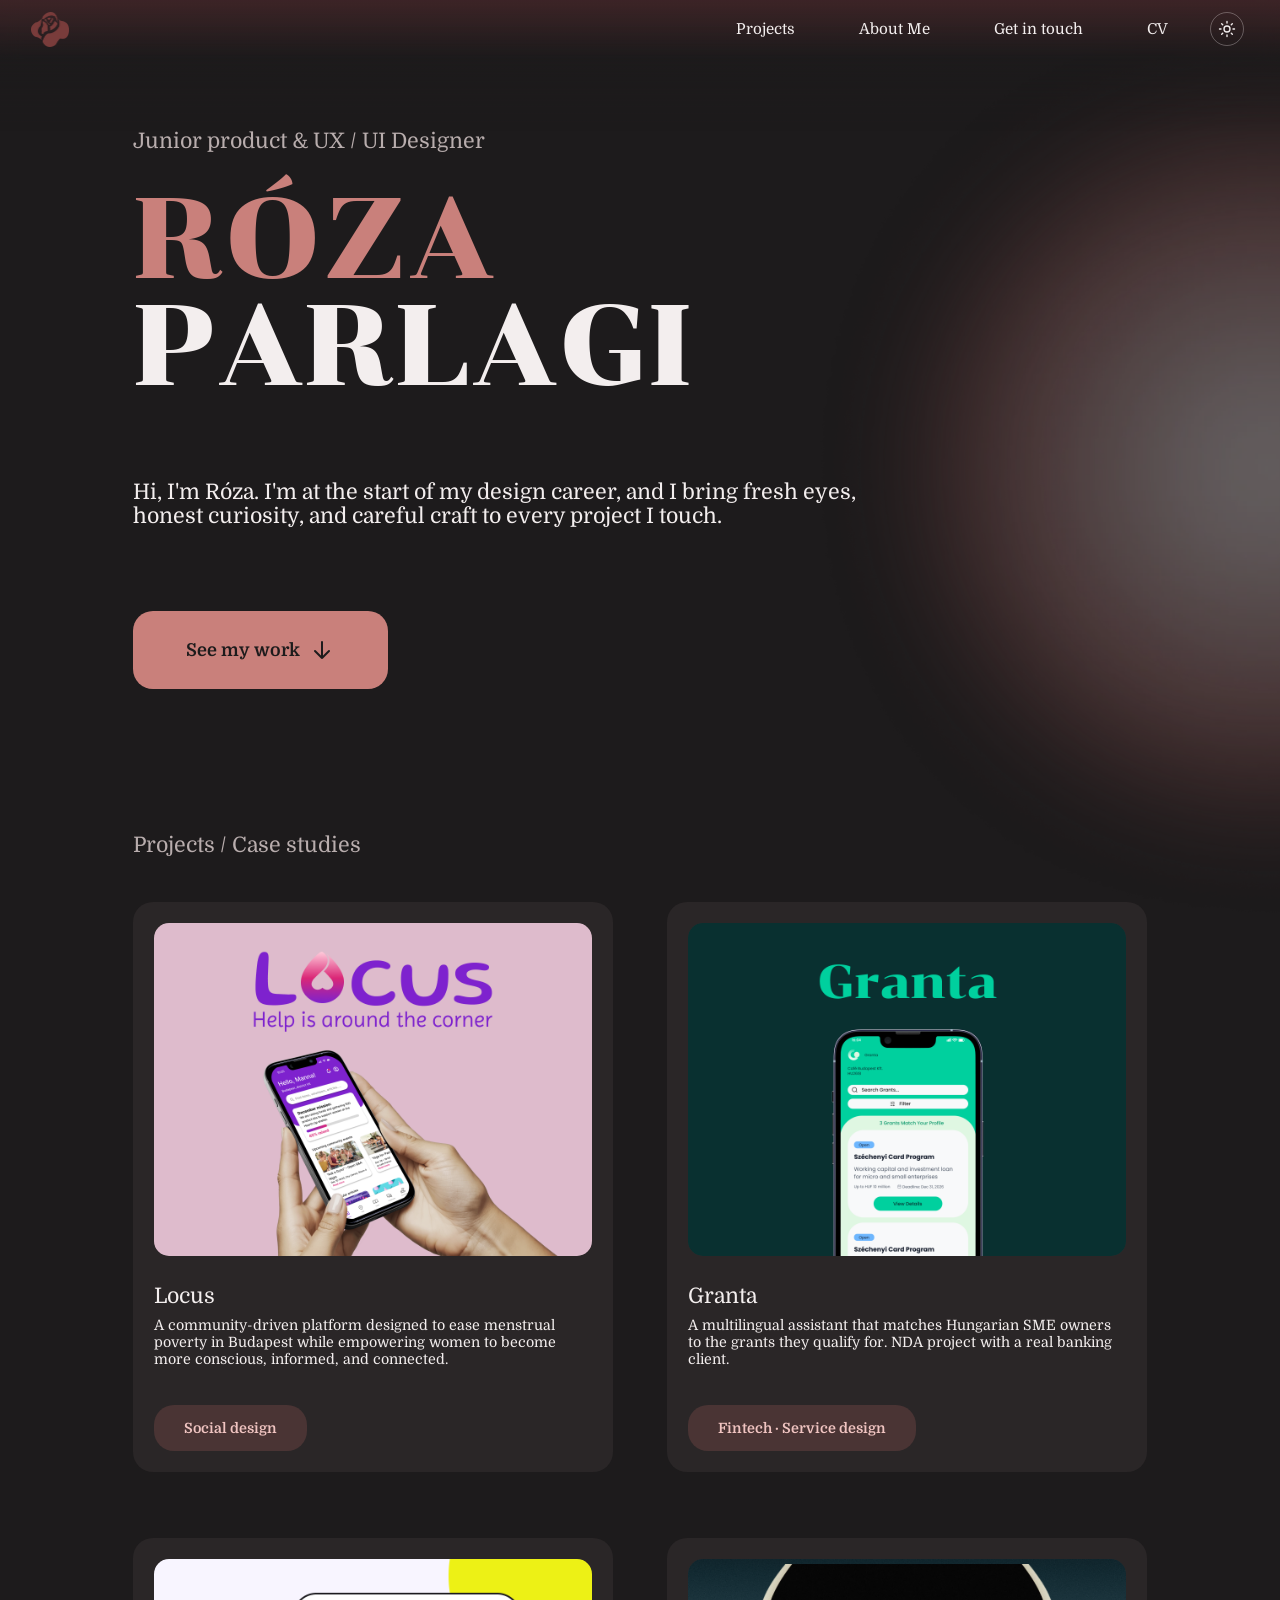
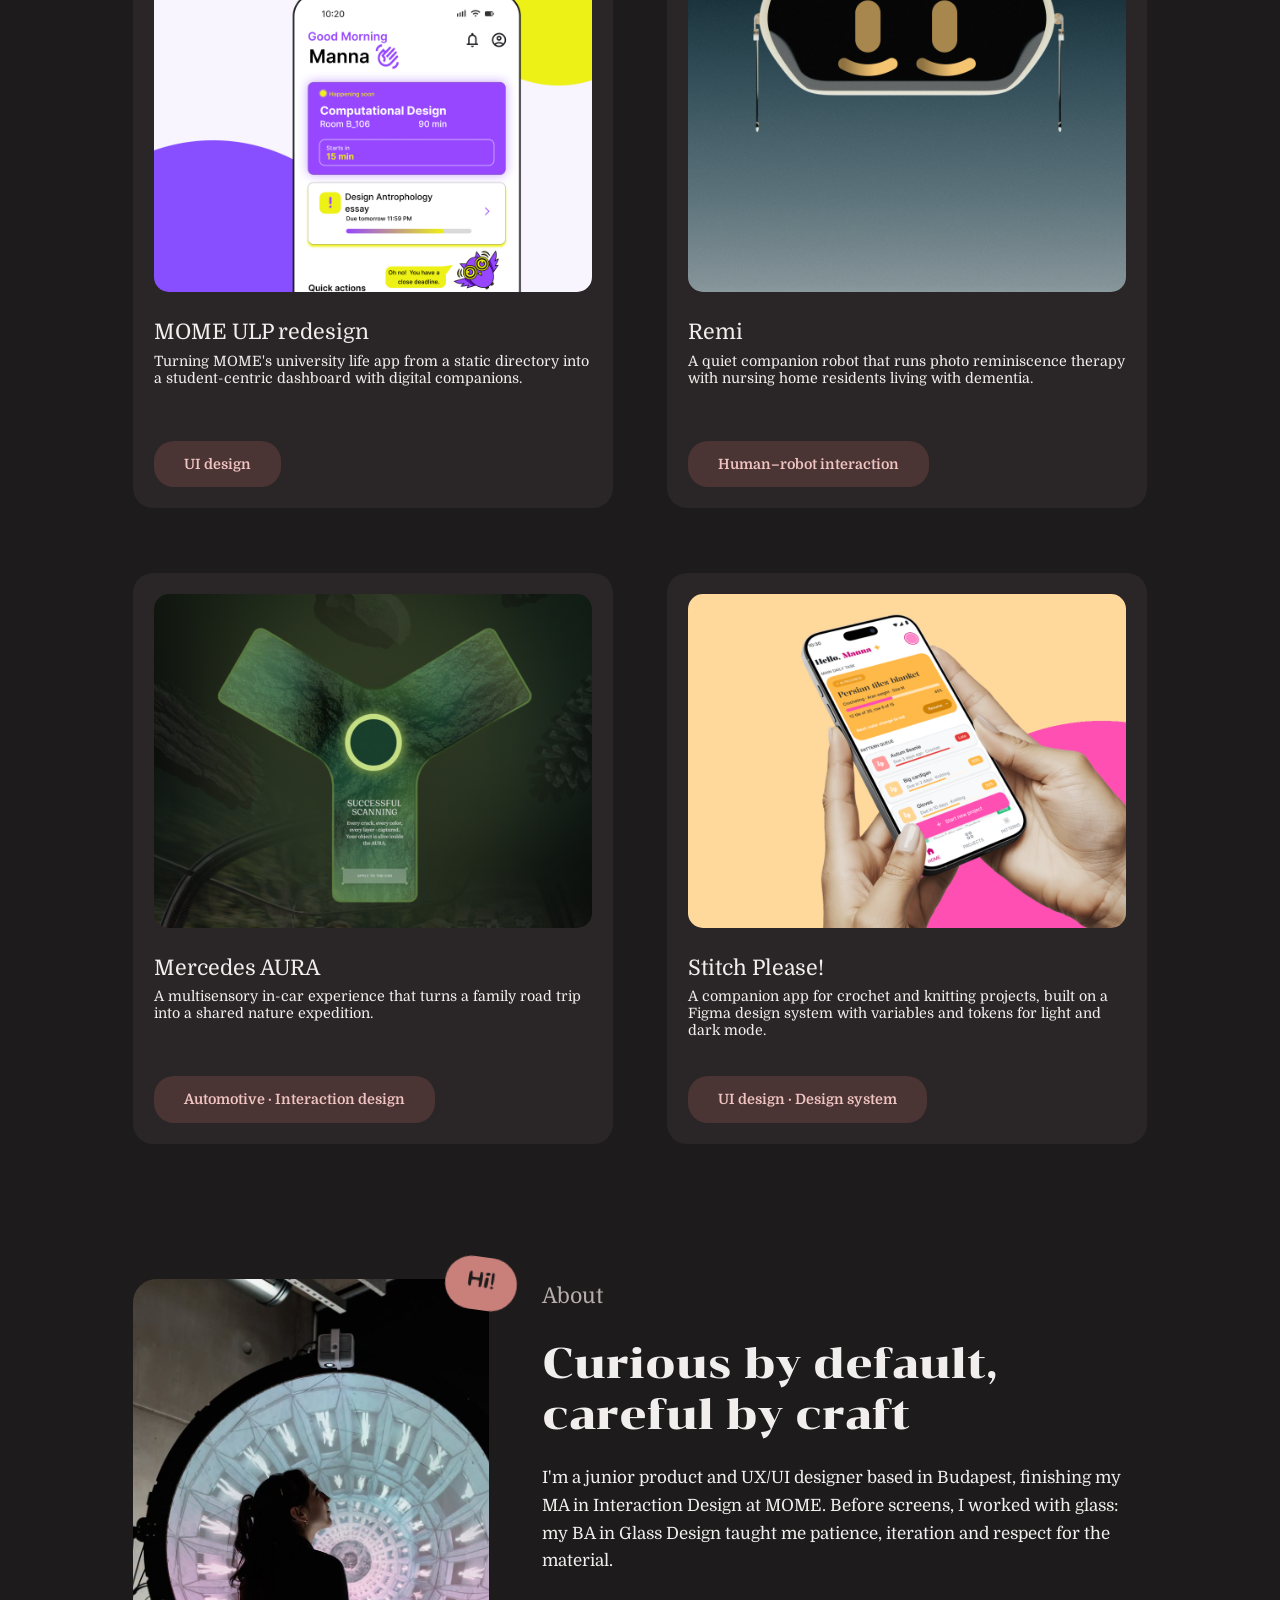
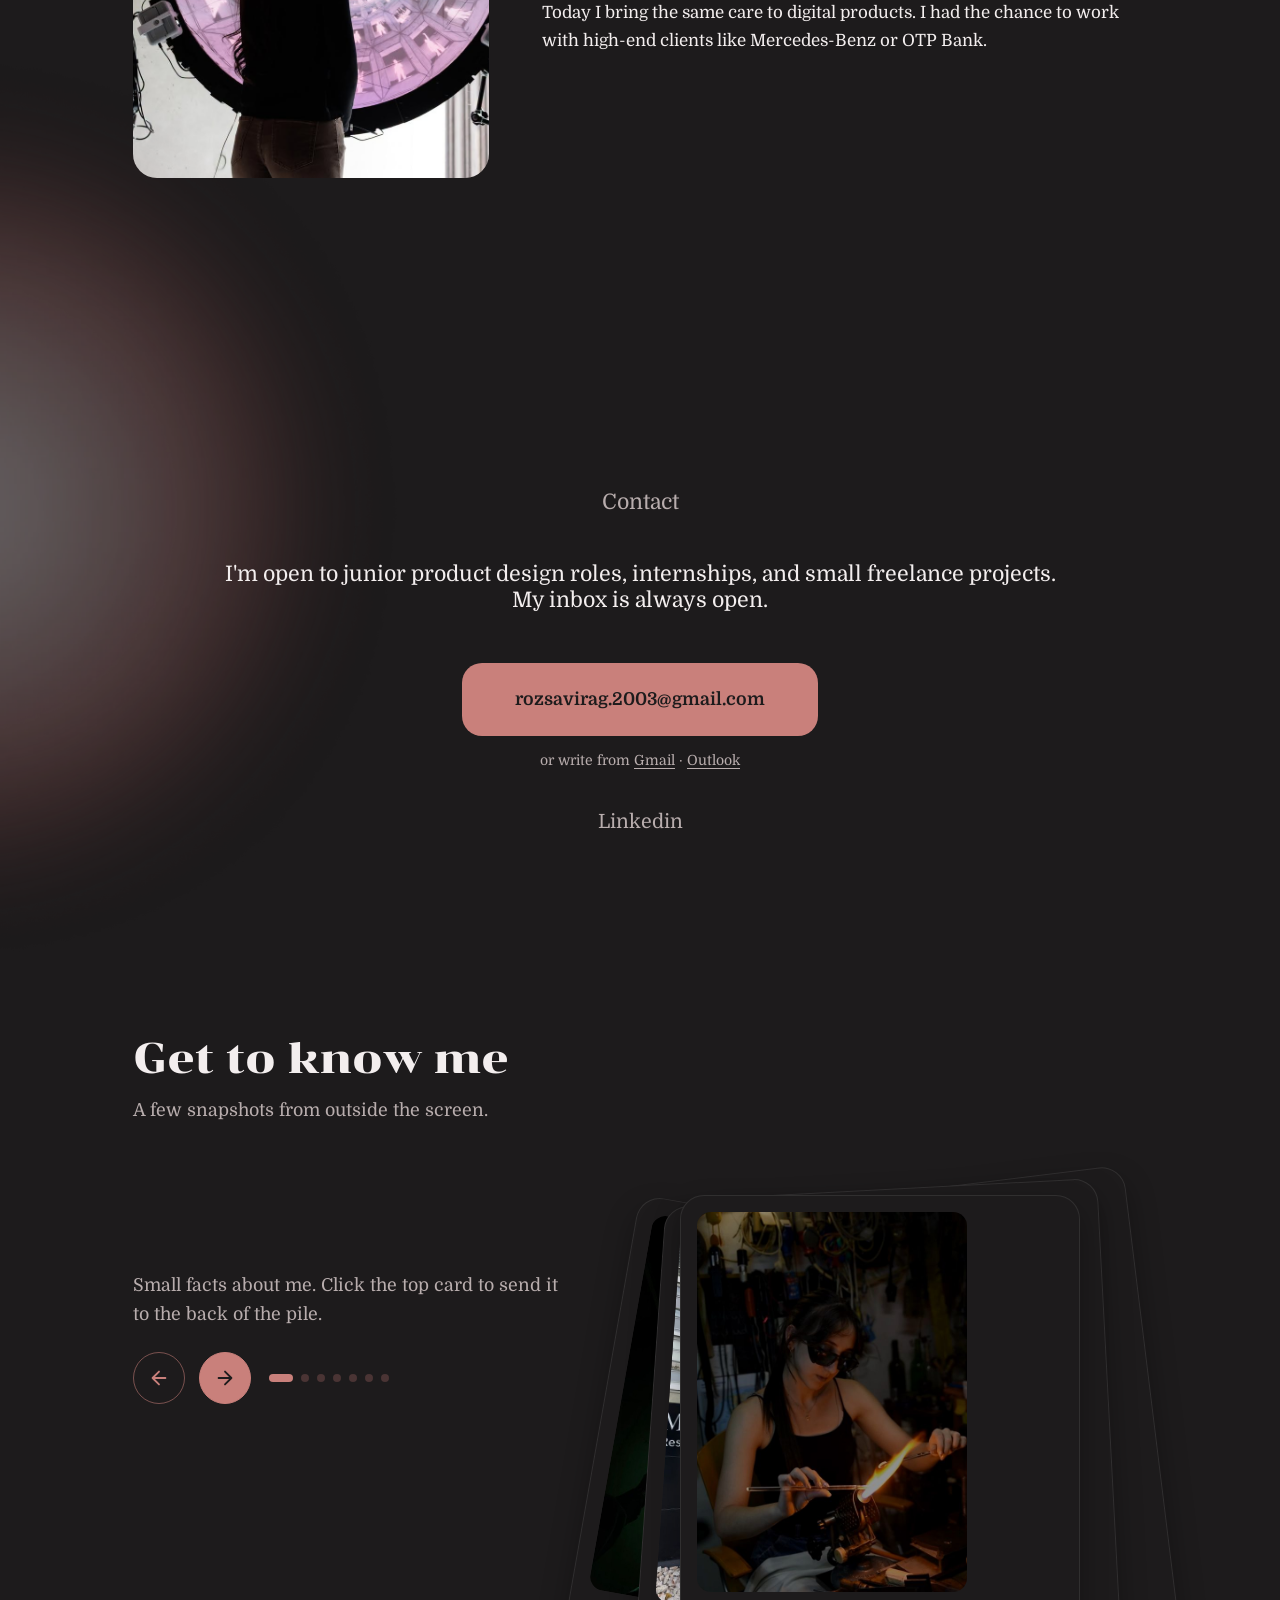
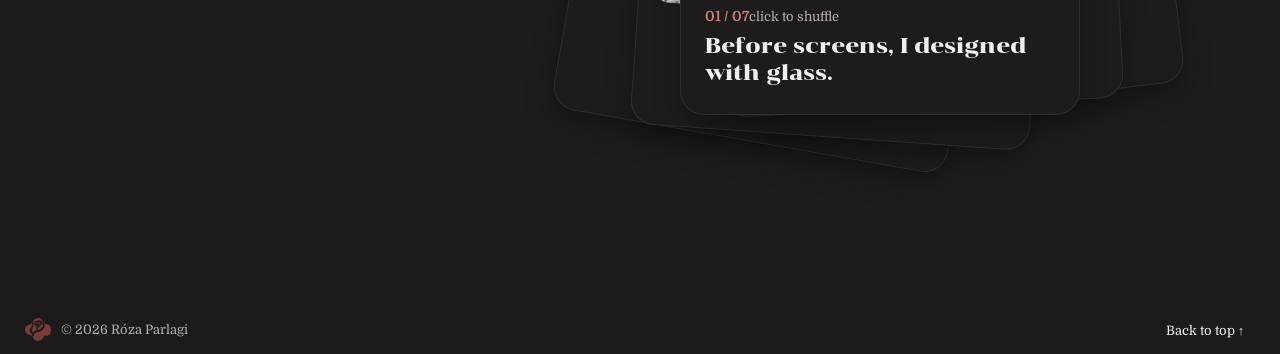
==== commit 1c4d974f: "Add Stitch Please! case study Add Stitch Please! case study" ====
--- a/index.html
+++ b/index.html
@@ -132,14 +132,14 @@
             <span class="h-tag">Automotive · Interaction design</span>
           </a>
 
-          <div class="h-card h-card--soon" data-reveal style="--d: .08s">
-            <div class="h-card__media h-card__media--soon" aria-hidden="true">
-              <span>Coming<br>soon</span>
-            </div>
-            <h3 class="h-card__title">Coming soon</h3>
-            <p class="h-card__desc">More projects on the way: an AI doctor concept and a systemic crochet app.</p>
-            <span class="h-tag">In progress</span>
-          </div>
+          <a class="h-card" href="stitch-please.html" data-reveal style="--d: .08s">
+            <div class="h-card__media">
+              <img src="assets/img/cards/stitch-please-card.png" alt="Two hands holding a phone with the Stitch Please! crochet and knitting app" width="519" height="395" loading="lazy">
+            </div>
+            <h3 class="h-card__title">Stitch Please!</h3>
+            <p class="h-card__desc">A companion app for crochet and knitting projects, built on a Figma design system with variables and tokens for light and dark mode.</p>
+            <span class="h-tag">UI design · Design system</span>
+          </a>
         </div>
       </section>
 
